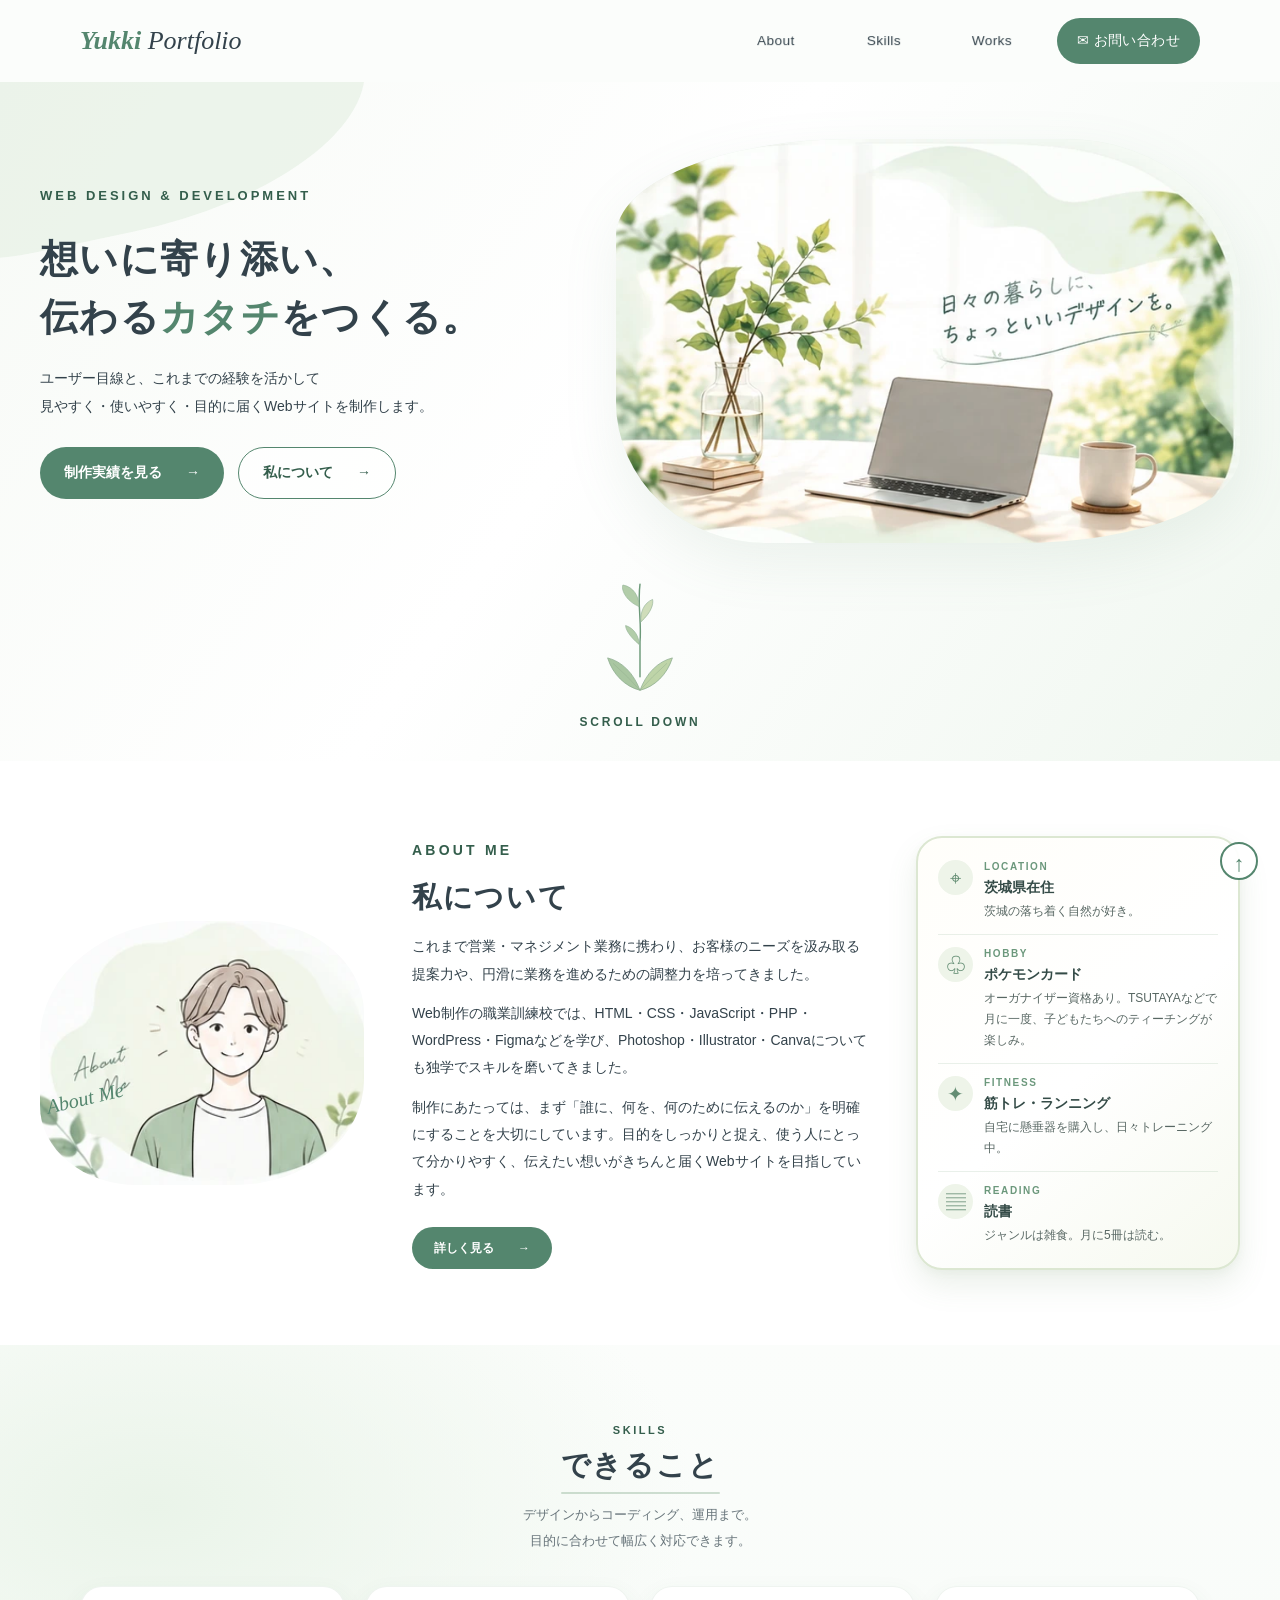
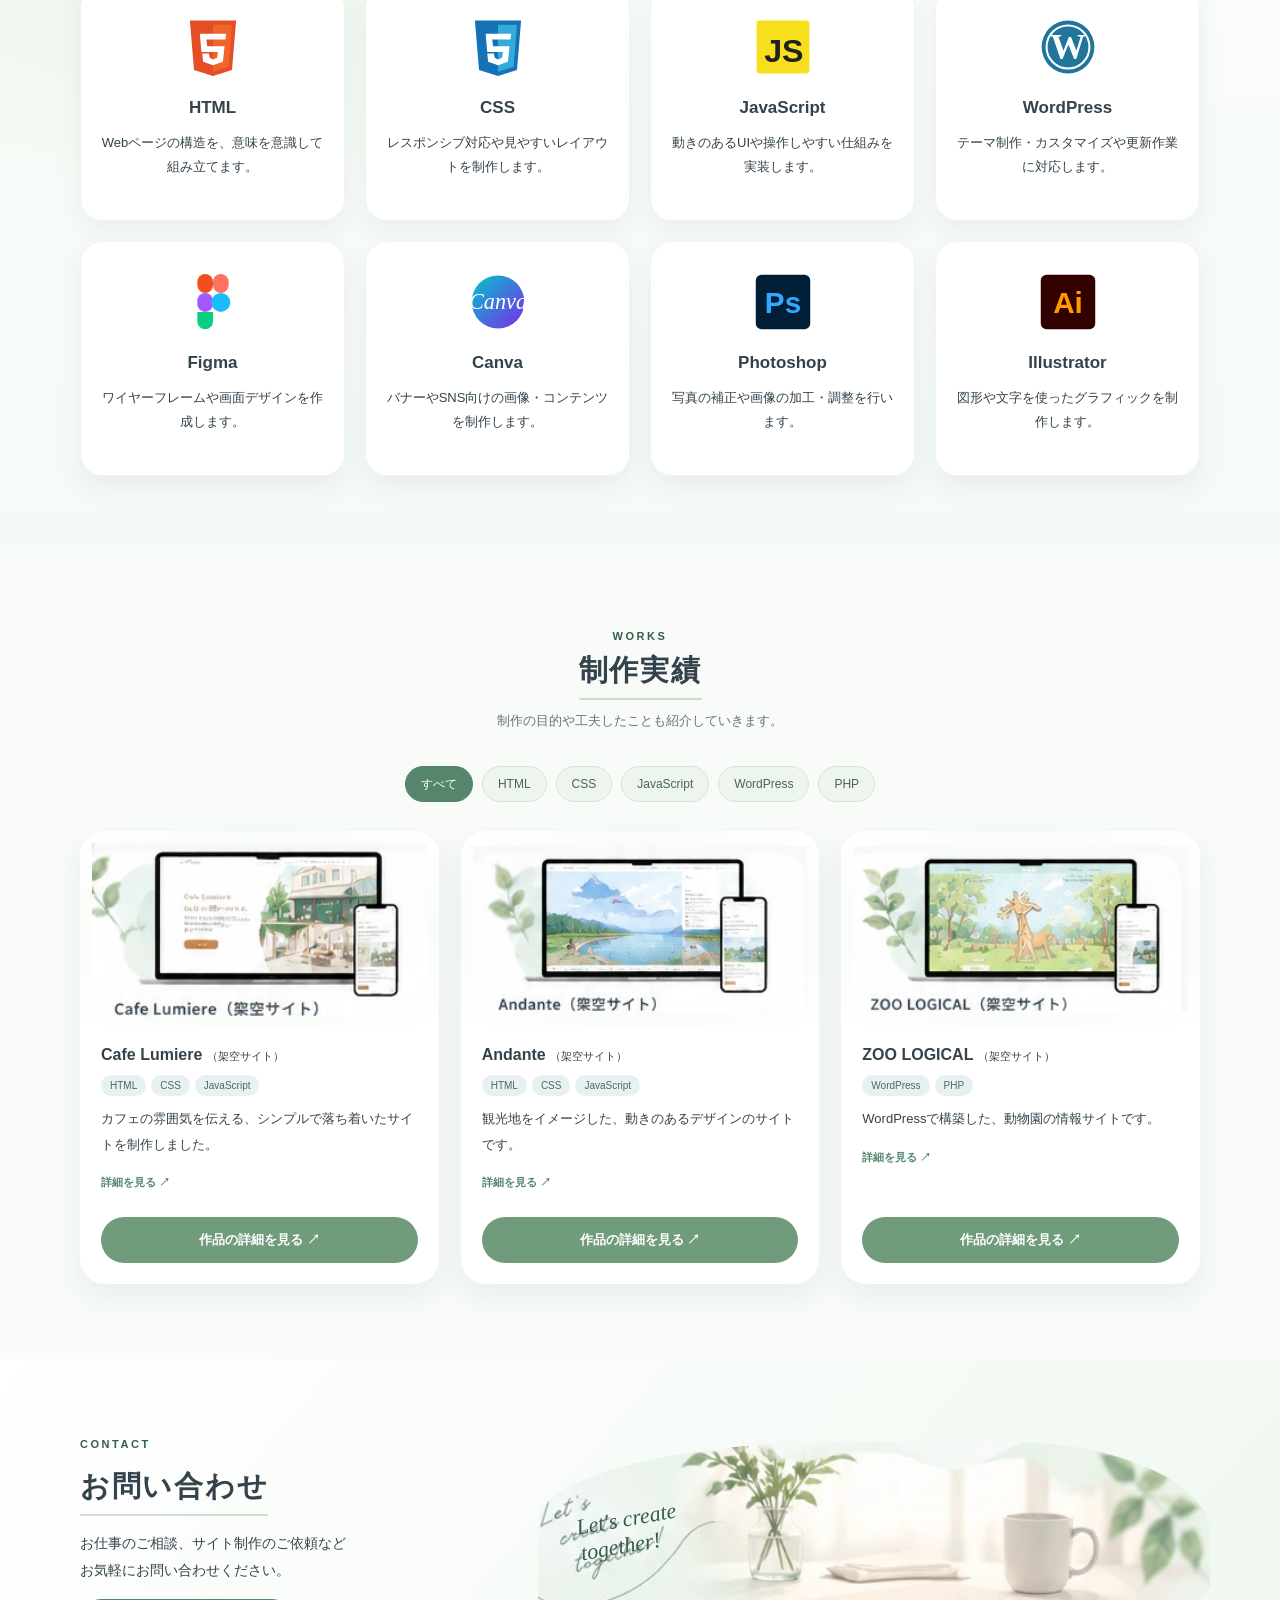
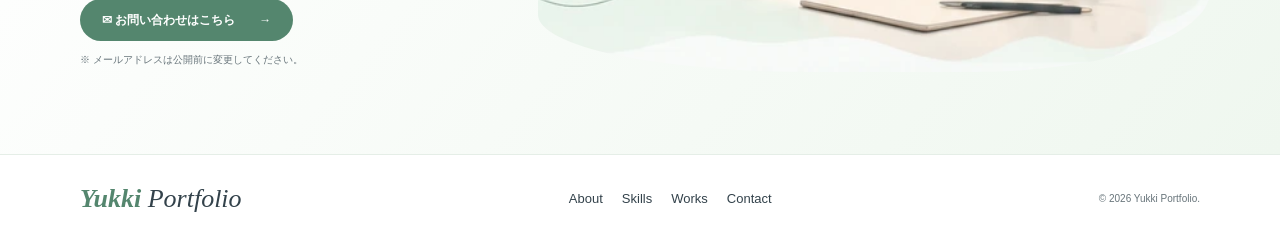
==== index.html @ df8c72d4 "Initial portfolio" ====
<!doctype html>
<html lang="ja">
<head>
  <meta charset="UTF-8">
  <meta name="viewport" content="width=device-width, initial-scale=1.0">
  <meta name="description" content="ユーザーの想いに寄り添い、伝わるWebサイトを制作するポートフォリオです。">
  <title>Yukki Portfolio | 想いに寄り添い、伝わるカタチをつくる。</title>
  <link rel="stylesheet" href="css/style.css">
  <script src="js/main.js" defer></script>
</head>
<body>
  <!-- 01 HEADER：サイトのロゴとナビゲーション -->
  <header class="site-header" id="top">
    <div class="container header-inner">
      <a class="logo" href="#top"><span>Yukki</span> Portfolio</a>
      <button class="menu-toggle" type="button" aria-label="メニューを開く" aria-expanded="false" aria-controls="global-nav">☰</button>
      <nav class="global-nav" id="global-nav" aria-label="メインナビゲーション">
        <!-- 英語の表面と、日本語の裏面を持つ回転メニュー -->
        <a class="rolling-link" href="#about" aria-label="私について"><span class="rolling-text"><span class="rolling-front">About</span><span class="rolling-back" aria-hidden="true">私について</span></span></a>
        <a class="rolling-link" href="#skills" aria-label="スキル"><span class="rolling-text"><span class="rolling-front">Skills</span><span class="rolling-back" aria-hidden="true">スキル</span></span></a>
        <a class="rolling-link" href="#works" aria-label="制作実績"><span class="rolling-text"><span class="rolling-front">Works</span><span class="rolling-back" aria-hidden="true">制作実績</span></span></a>
        <a class="nav-contact" href="#contact">✉ お問い合わせ</a>
      </nav>
    </div>
  </header>

  <main>
    <!-- 02 HERO：メインビジュアル。背景の葉の写真は参考画像から切り出した素材です。 -->
    <section class="hero" aria-labelledby="hero-title">
      <div class="hero-shape hero-shape-left"></div>
      <div class="container hero-inner">
        <div class="hero-copy">
          <p class="eyebrow">WEB DESIGN &amp; DEVELOPMENT</p>
          <h1 id="hero-title">想いに寄り添い、<br>伝わる<span>カタチ</span>をつくる。</h1>
          <p class="hero-description">ユーザー目線と、これまでの経験を活かして<br>見やすく・使いやすく・目的に届くWebサイトを制作します。</p>
          <div class="button-group"><a class="button button-primary" href="#works">制作実績を見る <span>→</span></a><a class="button button-outline" href="#about">私について <span>→</span></a></div>
        </div>
        <div class="hero-visual"><img src="assets/hero-scene.webp" alt="窓辺の植物とノートパソコン、右側に取っ手があるコーヒーカップ。手書きの日本語メッセージを添えた明るい作業風景" width="740" height="479"></div>
      </div>
      <!-- HERO：中央下の植物型スクロール矢印。葉の根元より下には線を描かない。 -->
      <a class="scroll-leaf" href="#about" aria-label="下へスクロールして私についてを見る">
        <svg class="scroll-leaf-picture" viewBox="0 0 100 150" width="90" height="135" aria-hidden="true" focusable="false">
          <!-- 上部の小さな葉っぱと、下へ伸びる茎 -->
          <path class="scroll-leaf-stem" d="M50 9 C47 32 52 52 50 73 L50 112" />
          <path class="scroll-leaf-small" d="M49 34 C33 27 29 14 31 10 C43 12 49 23 49 34 Z" />
          <path class="scroll-leaf-small light" d="M51 51 C63 40 65 31 64 26 C54 30 50 41 51 51 Z" />
          <path class="scroll-leaf-small" d="M49 76 C38 67 34 59 34 55 C44 58 49 68 49 76 Z" />
          <!-- 大きな葉っぱ2枚で下向きの「＼／」を作る。下への線は足さない -->
          <path class="scroll-leaf-arrow-left" d="M50 127 C34 123 20 110 14 91 C30 95 43 108 50 127 Z" />
          <path class="scroll-leaf-arrow-right" d="M50 127 C66 123 80 110 86 91 C70 95 57 108 50 127 Z" />
          <path class="scroll-leaf-vein" d="M20 97 Q37 112 50 127 M80 97 Q63 112 50 127" />
        </svg>
        <span class="scroll-leaf-label">SCROLL DOWN</span>
      </a>
    </section>

    <!-- 03 ABOUT ME：人物イラスト・紹介文・経歴カード -->
    <section class="section about" id="about" aria-labelledby="about-title">
      <div class="container about-grid">
        <div class="about-portrait"><img src="assets/about-illustration.webp" alt="親しみやすく穏やかな表情の人物イラスト" width="305" height="248"><span class="handwriting portrait-label">About Me</span></div>
        <div class="about-copy"><p class="section-kicker">ABOUT ME</p><h2 class="draw-title" id="about-title">私について</h2><div class="small-line"></div><p>これまで営業・マネジメント業務に携わり、お客様のニーズを汲み取る提案力や、円滑に業務を進めるための調整力を培ってきました。</p><p>Web制作の職業訓練校では、HTML・CSS・JavaScript・PHP・WordPress・Figmaなどを学び、Photoshop・Illustrator・Canvaについても独学でスキルを磨いてきました。</p><p>制作にあたっては、まず「誰に、何を、何のために伝えるのか」を明確にすることを大切にしています。目的をしっかりと捉え、使う人にとって分かりやすく、伝えたい想いがきちんと届くWebサイトを目指しています。</p><a class="button button-primary button-small" href="#contact">詳しく見る <span>→</span></a></div>
        <div class="about-facts" aria-label="趣味とプロフィール">
          <ul class="about-profile-list">
            <li><span class="profile-icon" aria-hidden="true">⌖</span><div class="profile-detail"><span class="profile-label">LOCATION</span><strong>茨城県在住</strong><p>茨城の落ち着く自然が好き。</p></div></li>
            <li><span class="profile-icon" aria-hidden="true">♧</span><div class="profile-detail"><span class="profile-label">HOBBY</span><strong>ポケモンカード</strong><p>オーガナイザー資格あり。TSUTAYAなどで月に一度、子どもたちへのティーチングが楽しみ。</p></div></li>
            <li><span class="profile-icon" aria-hidden="true">✦</span><div class="profile-detail"><span class="profile-label">FITNESS</span><strong>筋トレ・ランニング</strong><p>自宅に懸垂器を購入し、日々トレーニング中。</p></div></li>
            <li><span class="profile-icon" aria-hidden="true">▤</span><div class="profile-detail"><span class="profile-label">READING</span><strong>読書</strong><p>ジャンルは雑食。月に5冊は読む。</p></div></li>
          </ul>
        </div>
      </div>
    </section>

    <!-- 04 SKILLS：ツールごとのカラーアイコンで紹介（Ver.29） -->
    <section class="section skills" id="skills" aria-labelledby="skills-title">
      <div class="container">
        <div class="section-heading"><p class="section-kicker">SKILLS</p><h2 class="draw-title" id="skills-title">できること</h2><p>デザインからコーディング、運用まで。<br>目的に合わせて幅広く対応できます。</p></div>
        <div class="skill-grid skill-grid--individual">
          <article class="skill-card skill-card--individual">
            <img class="skill-brand-logo" src="assets/skill-html.svg" alt="" width="64" height="64" loading="lazy">
            <h3>HTML</h3>
            <p>Webページの構造を、意味を意識して組み立てます。</p>
          </article>
          <article class="skill-card skill-card--individual">
            <img class="skill-brand-logo" src="assets/skill-css.svg" alt="" width="64" height="64" loading="lazy">
            <h3>CSS</h3>
            <p>レスポンシブ対応や見やすいレイアウトを制作します。</p>
          </article>
          <article class="skill-card skill-card--individual">
            <img class="skill-brand-logo" src="assets/skill-javascript.svg" alt="" width="64" height="64" loading="lazy">
            <h3>JavaScript</h3>
            <p>動きのあるUIや操作しやすい仕組みを実装します。</p>
          </article>
          <article class="skill-card skill-card--individual">
            <img class="skill-brand-logo" src="assets/skill-wordpress.svg" alt="" width="64" height="64" loading="lazy">
            <h3>WordPress</h3>
            <p>テーマ制作・カスタマイズや更新作業に対応します。</p>
          </article>
          <article class="skill-card skill-card--individual">
            <img class="skill-brand-logo" src="assets/skill-figma.svg" alt="" width="64" height="64" loading="lazy">
            <h3>Figma</h3>
            <p>ワイヤーフレームや画面デザインを作成します。</p>
          </article>
          <article class="skill-card skill-card--individual">
            <img class="skill-brand-logo" src="assets/skill-canva.svg" alt="" width="64" height="64" loading="lazy">
            <h3>Canva</h3>
            <p>バナーやSNS向けの画像・コンテンツを制作します。</p>
          </article>
          <article class="skill-card skill-card--individual">
            <img class="skill-brand-logo" src="assets/skill-photoshop.svg" alt="" width="64" height="64" loading="lazy">
            <h3>Photoshop</h3>
            <p>写真の補正や画像の加工・調整を行います。</p>
          </article>
          <article class="skill-card skill-card--individual">
            <img class="skill-brand-logo" src="assets/skill-illustrator.svg" alt="" width="64" height="64" loading="lazy">
            <h3>Illustrator</h3>
            <p>図形や文字を使ったグラフィックを制作します。</p>
          </article>
        </div>
      </div>
    </section>

    <!-- 05 WORKS：ボタンでタグ別に作品を絞り込みます。 -->
    <section class="section works" id="works" aria-labelledby="works-title">
      <div class="container"><div class="section-heading"><p class="section-kicker">WORKS</p><h2 class="draw-title" id="works-title">制作実績</h2><p>制作の目的や工夫したことも紹介していきます。</p></div>
        <div class="filters" role="group" aria-label="制作実績の絞り込み"><button class="filter is-active" data-filter="all" aria-pressed="true">すべて</button><button class="filter" data-filter="HTML" aria-pressed="false">HTML</button><button class="filter" data-filter="CSS" aria-pressed="false">CSS</button><button class="filter" data-filter="JavaScript" aria-pressed="false">JavaScript</button><button class="filter" data-filter="WordPress" aria-pressed="false">WordPress</button><button class="filter" data-filter="PHP" aria-pressed="false">PHP</button></div>
        <div class="work-grid">
          <article class="work-card" role="button" tabindex="0" data-work="0" data-tags="HTML CSS JavaScript"><div class="work-image"><img src="assets/work-cafe.webp" alt="Cafe Lumiereのパソコン・スマートフォン表示" loading="lazy" width="281" height="146"></div><div class="work-body"><h3>Cafe Lumiere <small>（架空サイト）</small></h3><div class="tags"><span>HTML</span><span>CSS</span><span>JavaScript</span></div><p>カフェの雰囲気を伝える、シンプルで落ち着いたサイトを制作しました。</p><span class="work-link-note">詳細を見る ↗</span></div><button type="button" class="work-open" data-work-open="0" aria-label="Cafe Lumiereの制作実績を詳しく見る">作品の詳細を見る <span aria-hidden="true">↗</span></button></article>
          <article class="work-card" role="button" tabindex="0" data-work="1" data-tags="HTML CSS JavaScript"><div class="work-image"><img src="assets/work-andante.webp" alt="Andanteのパソコン・スマートフォン表示" loading="lazy" width="296" height="146"></div><div class="work-body"><h3>Andante <small>（架空サイト）</small></h3><div class="tags"><span>HTML</span><span>CSS</span><span>JavaScript</span></div><p>観光地をイメージした、動きのあるデザインのサイトです。</p><span class="work-link-note">詳細を見る ↗</span></div><button type="button" class="work-open" data-work-open="1" aria-label="Andanteの制作実績を詳しく見る">作品の詳細を見る <span aria-hidden="true">↗</span></button></article>
          <article class="work-card" role="button" tabindex="0" data-work="2" data-tags="WordPress PHP"><div class="work-image"><img src="assets/work-zoo.webp" alt="ZOO LOGICALのパソコン・スマートフォン表示" loading="lazy" width="293" height="146"></div><div class="work-body"><h3>ZOO LOGICAL <small>（架空サイト）</small></h3><div class="tags"><span>WordPress</span><span>PHP</span></div><p>WordPressで構築した、動物園の情報サイトです。</p><span class="work-link-note">詳細を見る ↗</span></div><button type="button" class="work-open" data-work-open="2" aria-label="ZOO LOGICALの制作実績を詳しく見る">作品の詳細を見る <span aria-hidden="true">↗</span></button></article>
        </div><p class="no-results" hidden>該当する制作実績はありません。</p>
      </div>
    </section>

    <!-- 06 CONTACT：独立したお問い合わせセクション -->
    <section class="section contact" id="contact" aria-labelledby="contact-title"><div class="container contact-grid"><div><p class="section-kicker">CONTACT</p><h2 class="draw-title" id="contact-title">お問い合わせ</h2><p>お仕事のご相談、サイト制作のご依頼など<br>お気軽にお問い合わせください。</p><a class="button button-primary" href="mailto:hello@example.com?subject=ポートフォリオからのお問い合わせ">✉ お問い合わせはこちら <span>→</span></a><p class="contact-note">※ メールアドレスは公開前に変更してください。</p></div><div class="contact-art"><img src="assets/footer-scene.webp" alt="緑の植物とノート、コーヒーカップのある明るい机" loading="lazy" width="599" height="180"><span class="handwriting">Let's create<br>together!</span></div></div></section>
  </main>

  <!-- 07 FOOTER：ロゴ・メニュー・著作権表示 -->
  <footer class="site-footer"><div class="container footer-inner"><a class="logo" href="#top"><span>Yukki</span> Portfolio</a><nav aria-label="フッターナビゲーション"><a href="#about">About</a><a href="#skills">Skills</a><a href="#works">Works</a><a href="#contact">Contact</a></nav><small>© 2026 Yukki Portfolio.</small></div></footer>
  <a class="back-to-top" href="#top" aria-label="ページの先頭へ戻る">↑</a>

  <!-- Ver.30：Works詳細モーダル。画像はあとから作品ごとに3〜5枚まで追加可能。 -->
  <div class="work-modal" id="work-modal" hidden>
    <div class="work-modal-backdrop" data-close-work></div>
    <section class="work-modal-dialog" role="dialog" aria-modal="true" aria-labelledby="work-modal-title" tabindex="-1">
      <button class="work-modal-close" type="button" data-close-work aria-label="詳細を閉じる">×</button>
      <p class="work-modal-kicker">WORKS DETAIL</p>
      <h2 id="work-modal-title"></h2>
      <div class="work-slide">
        <button type="button" class="work-slide-arrow" id="work-slide-prev" aria-label="前の画像">‹</button>
        <div class="work-slide-frame" id="work-slide-frame" aria-live="polite"></div>
        <button type="button" class="work-slide-arrow" id="work-slide-next" aria-label="次の画像">›</button>
      </div>
      <div class="work-slide-controls"><span id="work-slide-caption"></span><span id="work-slide-count"></span></div>
      <div class="work-slide-dots" id="work-slide-dots" aria-label="画像を選択"></div>
      <div class="work-modal-info"><h3>作品について</h3><p id="work-modal-description"></p><h3>使用技術</h3><p id="work-modal-tech"></p><h3>制作のポイント</h3><p class="work-modal-placeholder">制作目的・担当範囲・工夫した点は、あとからここに追加できます。</p></div>
    </section>
  </div>
  <!-- Ver.18: 葉っぱを押したときだけ現れる植物のページガイド -->
  <aside class="auto-guide" id="auto-guide" hidden aria-label="ページ案内">
    <div class="auto-guide-top">
      <span class="auto-guide-brand"><span aria-hidden="true">❧</span> PAGE GUIDE</span>
      <span class="auto-guide-status" id="auto-guide-status">移動中</span>
    </div>
    <!-- 小さな芽がセクションごとに成長する飾り。ボタンの操作は妨げません -->
    <div class="guide-plant" data-stage="1" aria-hidden="true">
      <svg viewBox="0 0 88 66" width="88" height="66" focusable="false">
        <ellipse class="plant-soil" cx="44" cy="61" rx="24" ry="4" fill="#e7dfc7"/>
        <path class="plant-stem" d="M44 60 Q42 42 44 18" fill="none" stroke="#7a9d69" stroke-width="3.4" stroke-linecap="round"/>
        <path class="plant-leaf plant-leaf-left" d="M44 45 Q21 48 23 31 Q38 29 44 45" fill="#9fbe87"/>
        <path class="plant-leaf plant-leaf-right" d="M44 36 Q66 38 65 21 Q49 22 44 36" fill="#82ab78"/>
        <path class="plant-leaf plant-leaf-top" d="M44 26 Q28 18 36 8 Q47 13 44 26" fill="#a8c891"/>
        <g class="plant-flower" transform="translate(44 13)">
          <circle cx="0" cy="-7" r="6" fill="#fff9e9"/>
          <circle cx="7" cy="-1" r="6" fill="#fff9e9"/>
          <circle cx="4" cy="7" r="6" fill="#fff9e9"/>
          <circle cx="-5" cy="6" r="6" fill="#fff9e9"/>
          <circle cx="-7" cy="-2" r="6" fill="#fff9e9"/>
          <circle cx="0" cy="0" r="4.2" fill="#eacb76"/>
        </g>
      </svg>
    </div>
    <p class="auto-guide-current" id="auto-guide-current">About Me</p>
    <p class="auto-guide-next" id="auto-guide-next">次は Skills</p>
    <div class="auto-guide-actions">
      <button type="button" class="auto-guide-button auto-guide-back" id="auto-guide-back">↑ 戻る</button>
      <button type="button" class="auto-guide-button auto-guide-forward" id="auto-guide-forward">次へ ↓</button>
    </div>
    <p class="auto-guide-hint">操作しなければ自動で次へ進みます</p>
  </aside>
</body>
</html>
---- css/style.css ----
/* =========================================================
  Yukki Portfolio - style.css
  セクションごとにCSSを分けています。上から順番に読めます。
  色を変えたいときは、まず :root の変数を変更してください。
========================================================= */
:root { --green:#54866e; --green-dark:#345e4c; --green-light:#e7f2e8; --ink:#33424b; --muted:#67747a; --paper:#fbfdfb; --shadow:0 12px 30px rgba(52,86,68,.08); }
* {box-sizing:border-box} html {scroll-behavior:smooth} body {margin:0;color:var(--ink);font-family:"Noto Sans JP","Hiragino Kaku Gothic ProN","Yu Gothic",sans-serif;background:var(--paper);line-height:1.85;font-size:14px} a{color:inherit;text-decoration:none} button{font:inherit} img{display:block;max-width:100%;height:auto} .container{width:min(1120px,calc(100% - 64px));margin:auto} .section{padding:75px 0;position:relative} .section-kicker,.eyebrow{letter-spacing:.23em;font-size:11px;font-weight:700;color:var(--green-dark)} h1,h2,h3,p{margin-top:0} h2{font-size:29px;letter-spacing:.06em;margin-bottom:15px;line-height:1.4} h3{font-size:17px;line-height:1.5} p{line-height:1.95} .handwriting,.logo{font-family:"Segoe Print","Comic Sans MS",cursive;font-style:italic}
/* 01 HEADER */
.site-header{height:74px;position:relative;z-index:5;background:rgba(251,253,251,.94)} .header-inner{height:100%;display:flex;align-items:center;justify-content:space-between} .logo{font-size:22px;color:var(--ink);white-space:nowrap}.logo span{color:var(--green);font-weight:700}.global-nav{display:flex;align-items:center;gap:30px;font-size:12px;letter-spacing:.07em}.global-nav>a:not(.nav-contact):hover{color:var(--green)}.nav-contact{background:var(--green);color:white;padding:8px 18px;border-radius:40px}.menu-toggle{display:none}
/* 02 HERO */
.hero{position:relative;overflow:hidden;background:linear-gradient(125deg,#f7faf6,#fff 47%,#f0f7f0);padding:24px 0 36px}.hero::before{content:"";position:absolute;width:500px;height:230px;left:-130px;top:-80px;background:#e7f1e6;border-radius:40% 60% 65% 35%;opacity:.7;transform:rotate(-12deg)}.hero-inner{min-height:470px;display:grid;grid-template-columns:45% 55%;align-items:center;gap:8px;position:relative}.hero-copy{position:relative;z-index:2}.eyebrow{margin-bottom:22px}.hero h1{font-size:clamp(30px,3.3vw,47px);line-height:1.55;letter-spacing:.06em;font-weight:700;margin-bottom:19px;white-space:nowrap}.hero h1 span{color:var(--green)}.hero-description{font-size:13px;margin-bottom:27px}.button-group{display:flex;gap:14px;flex-wrap:wrap}.button{display:inline-flex;align-items:center;justify-content:center;gap:24px;border-radius:40px;padding:10px 22px;font-weight:700;font-size:12px;transition:transform .2s,background .2s}.button:hover{transform:translateY(-2px)}.button-primary{background:var(--green);color:#fff}.button-primary:hover{background:var(--green-dark)}.button-outline{border:1px solid var(--green);color:var(--green-dark);background:#fff9}.button-small{margin-top:12px}.scroll-cue{font-size:10px;letter-spacing:.15em;margin-top:42px}.scroll-cue span{display:block;height:37px;width:1px;background:var(--green);margin:6px 0 0 13px}.hero-visual{position:relative;border-radius:38% 28% 35% 24% / 24% 37% 22% 35%;overflow:hidden;box-shadow:0 20px 55px #7397821c;background:#e9f3e9}.hero-visual img{width:100%;height:430px;object-fit:cover;object-position:center}.hero-handwriting{position:absolute;top:26%;right:7%;font-size:21px;line-height:1.2;color:var(--green-dark);transform:rotate(-10deg);text-shadow:0 1px 8px white}
/* 03 ABOUT */
.about{background:#fff}.about-grid{display:grid;grid-template-columns:29% 36% 31%;align-items:center;gap:2%}.about-portrait{position:relative}.about-portrait img{width:100%;border-radius:45% 35% 40% 30%;mix-blend-mode:multiply}.portrait-label{position:absolute;left:2%;top:60%;font-size:20px;color:var(--green);transform:rotate(-13deg)}.about-copy p{font-size:13px;margin-bottom:12px}.about-copy h2{margin-bottom:7px}.small-line{width:35px;height:2px;background:var(--green);margin-bottom:19px}.about-facts{background:white;border-radius:22px;box-shadow:var(--shadow);padding:22px 20px}.about-facts ul{list-style:none;padding:0;margin:0}.about-facts li{display:flex;align-items:center;gap:12px;margin:14px 0;font-size:12px}.about-facts li span{font-size:19px;color:var(--green);width:25px;text-align:center}
/* 04 SKILLS */
.skills{background:radial-gradient(ellipse at 12% 20%,#eaf4e9 0,transparent 34%),linear-gradient(#fbfdfb,#f5faf6)}.section-heading{text-align:center;margin-bottom:33px}.section-heading .section-kicker{margin-bottom:3px}.section-heading h2{margin-bottom:8px}.section-heading>p:last-child{font-size:12px;color:var(--muted)}.skill-grid{display:grid;grid-template-columns:repeat(4,1fr);gap:18px}.skill-card{background:rgba(255,255,255,.9);padding:27px 16px 22px;border-radius:25px;text-align:center;box-shadow:var(--shadow);min-height:260px}.skill-icon{display:grid;place-items:center;width:76px;height:76px;margin:0 auto 15px;background:#e9f3ec;border-radius:45% 55% 50% 40%;font-size:38px;color:var(--green-dark)}.skill-card h3{font-size:15px;margin-bottom:10px}.tags{display:flex;gap:5px;flex-wrap:wrap;justify-content:center}.tags span{background:#e8f1f1;color:#50666c;padding:1px 9px;border-radius:20px;font-size:10px;line-height:1.9}.skill-card p{font-size:12px;margin:15px 0 0}
/* 05 WORKS */
.works{background:#f8fbf8}.filters{display:flex;justify-content:center;flex-wrap:wrap;gap:9px;margin-bottom:29px}.filter{cursor:pointer;border:1px solid #d5e6d9;border-radius:30px;background:#edf5ee;padding:6px 15px;color:#496458;font-size:12px}.filter:hover,.filter.is-active{background:var(--green);color:white;border-color:var(--green)}.work-grid{display:grid;grid-template-columns:repeat(3,1fr);gap:22px}.work-card{background:#fff;border-radius:25px;box-shadow:var(--shadow);overflow:hidden;transition:transform .2s}.work-card:hover{transform:translateY(-4px)}.work-card[hidden]{display:none}.work-image{height:195px;display:grid;place-items:center;background:radial-gradient(ellipse,#f1f7f1,#fff);padding:12px}.work-image img{width:100%;height:100%;object-fit:contain}.work-body{padding:17px 21px 22px}.work-body h3{font-size:16px;margin-bottom:8px}.work-body h3 small{font-size:11px;font-weight:400}.work-body .tags{justify-content:flex-start}.work-body p{font-size:12px;margin:10px 0}.work-link-note{font-size:11px;color:var(--green);font-weight:700}.no-results{text-align:center;color:var(--muted)}
/* 06 CONTACT */
.contact{background:linear-gradient(130deg,#fff,#eff7ef)}.contact-grid{display:grid;grid-template-columns:40% 60%;align-items:center;gap:10px}.contact-grid>div:first-child{position:relative;z-index:1}.contact h2{margin-bottom:14px}.contact p:not(.section-kicker){font-size:13px}.contact-art{height:230px;overflow:hidden;position:relative;border-radius:45% 30% 35% 40% / 35% 40% 35% 25%}.contact-art img{width:100%;height:100%;object-fit:cover}.contact-art .handwriting{position:absolute;top:28%;left:6%;color:var(--green-dark);font-size:22px;line-height:1.2;transform:rotate(-10deg);text-shadow:0 1px 8px #fff}.contact-note{color:var(--muted);font-size:10px!important;margin-top:9px}
/* 07 FOOTER */
.site-footer{background:#fff;border-top:1px solid #e5eee7}.footer-inner{min-height:88px;display:flex;align-items:center;justify-content:space-between;gap:20px}.footer-inner nav{display:flex;gap:19px;font-size:12px}.footer-inner small{font-size:10px;color:var(--muted)}.back-to-top{position:fixed;right:22px;bottom:20px;z-index:10;display:grid;place-items:center;width:38px;height:38px;border:2px solid var(--green);border-radius:50%;background:#fffe;color:var(--green);font-size:22px;font-weight:700}
/* =========================================================
  01 HEADER / 02 HERO の調整（Ver.3）
  変更対象はこの2セクションだけです。
========================================================= */
/* ヘッダーの文字を大きく、少しゆったり配置 */
.site-header { height: 82px; }
.logo { font-size: 26px; }
.global-nav { gap: 22px; font-size: 15px; letter-spacing: .03em; }
.nav-contact { padding: 10px 20px; font-size: 14px; }

/* 文字が縦方向にくるりと回転するナビゲーション。
   通常は英語、マウスを重ねると日本語を表示します。 */
.rolling-link {
  display: block;
  height: 42px;
  min-width: 86px;
  perspective: 500px;
  text-align: center;
}
.rolling-text {
  display: block;
  position: relative;
  height: 42px;
  transform-style: preserve-3d;
  transition: transform .45s ease;
  transform-origin: center center;
}
.rolling-front, .rolling-back {
  position: absolute;
  inset: 0;
  display: grid;
  place-items: center;
  backface-visibility: hidden;
  transform: translateZ(21px);
}
.rolling-back {
  /* 回転後は背景を付けず、文字色と細い下線だけで表現 */
  color: var(--green-dark);
  background: transparent;
  border-radius: 0;
  text-decoration: underline;
  text-decoration-color: var(--green);
  text-decoration-thickness: 1px;
  text-underline-offset: 7px;
  transform: rotateX(-90deg) translateZ(21px);
}
.rolling-link:hover .rolling-text,
.rolling-link:focus-visible .rolling-text {
  transform: rotateX(90deg);
}
.rolling-link:focus-visible { outline: 2px solid var(--green); outline-offset: 4px; border-radius: 6px; }

/* HERO：文字の読みやすさを上げる */
.hero h1 { font-size: clamp(38px, 3.65vw, 56px); line-height: 1.48; }
.hero-description { font-size: 16px; line-height: 2; }
.eyebrow { font-size: 13px; }
.hero .button { font-size: 14px; padding: 12px 24px; }

/* スマートフォン対応：画面幅が狭い場合だけ適用 */
@media(max-width:900px){.hero-inner{grid-template-columns:1fr 1fr}.hero h1{font-size:30px}.about-grid{grid-template-columns:35% 63%;gap:2%}.about-facts{grid-column:1/-1}.about-facts ul{display:grid;grid-template-columns:1fr 1fr}.skill-grid{grid-template-columns:repeat(2,1fr)}.work-grid{gap:12px}.work-body{padding:15px}}
@media(max-width:650px){.container{width:min(100% - 34px,520px)}.section{padding:58px 0}.site-header{height:64px}.logo{font-size:19px}.menu-toggle{display:block;border:0;background:transparent;color:var(--green-dark);font-size:25px;cursor:pointer}.global-nav{display:none;position:absolute;top:64px;left:0;right:0;background:white;box-shadow:var(--shadow);padding:22px;flex-direction:column;gap:17px}.global-nav.is-open{display:flex}.hero{padding:35px 0 45px}.hero-inner{grid-template-columns:1fr;gap:22px}.hero h1{font-size:clamp(26px,7vw,36px);white-space:normal}.hero-visual img{height:270px}.hero-handwriting{font-size:16px}.scroll-cue{display:none}.about-grid{grid-template-columns:1fr}.about-portrait{width:min(260px,80%);margin:auto}.about-copy{margin-top:12px}.about-facts{grid-column:auto;margin-top:18px}.about-facts ul{grid-template-columns:1fr}.skill-grid{grid-template-columns:1fr 1fr;gap:11px}.skill-card{padding:19px 10px;min-height:250px}.skill-card h3{font-size:13px}.skill-card p{font-size:11px}.skill-icon{width:58px;height:58px;font-size:30px}.work-grid{grid-template-columns:1fr;gap:22px}.work-image{height:205px}.contact-grid{grid-template-columns:1fr}.contact-art{height:200px}.footer-inner{flex-direction:column;padding:23px 0;gap:13px}.footer-inner nav{gap:12px}}
@media(prefers-reduced-motion:reduce){html{scroll-behavior:auto}*{transition:none!important}}

/* モバイルメニューでは回転させず日本語を常時表示 */
@media (max-width:650px) {
  .site-header { height: 64px; }
  .logo { font-size: 21px; }
  .global-nav { top: 64px; font-size: 16px; }
  .rolling-link { height: auto; min-width: 0; width: 100%; perspective: none; }
  .rolling-text { height: auto; transform: none !important; transition: none; }
  .rolling-front { display: none; }
  .rolling-back { position: static; transform: none; background: transparent; padding: 6px; }
  .hero h1 { font-size: clamp(30px, 7vw, 40px); white-space: normal; }
  .hero-description { font-size: 14px; }
  .eyebrow { font-size: 11px; }
}
@media (prefers-reduced-motion:reduce) {
  .rolling-text { transform: none !important; }
  .rolling-back { display: none; }
}
@media (max-width:650px) and (prefers-reduced-motion:reduce) {
  .rolling-back { display: grid; }
}

/* ===== HEROのスクロール案内（Ver.7） =====
   このブロックだけを変更。植物の根元を2枚の葉で下矢印に見せます。
   SVGの最後の座標は y=127。そこから下へ伸びる線はありません。 */
.hero { padding-bottom: 28px; }
.scroll-leaf {
  /* HEROの通常の配置に戻し、左右の余白を均等にする */
  position: relative;
  z-index: 3;
  width: max-content;
  margin: 0 auto;
  left: auto;
  bottom: auto;
  transform: none;
  display: flex;
  flex-direction: column;
  align-items: center;
  gap: 0;
  color: var(--green-dark);
  text-decoration: none;
}
.scroll-leaf-picture {
  display: block;
  width: 90px;
  height: 135px;
  overflow: visible;
  transform-origin: 50% 100%;
  animation: plant-breeze 5s ease-in-out infinite;
}
.scroll-leaf-stem {
  fill: none;
  stroke: #6c9979;
  stroke-width: 1.6;
  stroke-linecap: round;
}
.scroll-leaf-small { fill: #b2cda9; stroke: #91b294; stroke-width: .7; }
.scroll-leaf-small.light { fill: #cfddba; }
.scroll-leaf-arrow-left { fill: #a9c6a1; stroke: #88a98b; stroke-width: .8; }
.scroll-leaf-arrow-right { fill: #bed4a8; stroke: #88a98b; stroke-width: .8; }
.scroll-leaf-vein { fill: none; stroke: #91ad8c; stroke-width: .75; opacity: .65; }
.scroll-leaf-label {
  font-size: 12px;
  font-weight: 700;
  letter-spacing: .23em;
  white-space: nowrap;
}
@keyframes plant-breeze {
  0%, 100% { transform: rotate(-1.5deg) translateY(0); }
  50% { transform: rotate(1.5deg) translateY(4px); }
}
@media (max-width: 650px) {
  .hero { padding-bottom: 45px; }
  .scroll-leaf { display: none; }
}
@media (prefers-reduced-motion: reduce) {
  .scroll-leaf-picture { animation: none; }
}

/* Ver.13: HERO写真は予想図の縦横比を維持して表示する。
   画像に手書き文字が含まれるため、HTMLでの文字重ねはしない。 */
.hero-visual img {
  height: auto;
  aspect-ratio: 740 / 479;
  object-fit: contain;
}
@media (max-width: 650px) {
  .hero-visual img { height: auto; }
}

/* =========================================================
   Ver.14 - HEROとABOUTの横方向の余白調整
   参照画像に合わせて「文章と写真」「紹介文と情報カード」を離す。
   既存の画像、テキスト、ボタン、アニメーションは変更しません。
========================================================= */
@media (min-width: 901px) {
  /* この2セクションのみ広いキャンバスを使う */
  .hero-inner,
  .about-grid {
    width: min(1280px, calc(100% - 80px));
  }

  /* HERO：見出しが写真に重ならないよう、5%の明確な余白 */
  .hero-inner {
    grid-template-columns: minmax(0, 43%) minmax(0, 52%);
    gap: 5%;
  }
  .hero-copy { min-width: 0; }
  .hero h1 {
    font-size: clamp(34px, 3vw, 46px);
    line-height: 1.5;
    white-space: normal;
    letter-spacing: .035em;
    overflow-wrap: anywhere;
  }
  .hero-visual { min-width: 0; }

  /* ABOUT：自己紹介の文章幅を確保し、右側のカードと距離を取る */
  .about-grid {
    grid-template-columns: minmax(0, 28%) minmax(0, 40%) minmax(0, 26%);
    gap: 3%;
  }
  .about-copy,
  .about-facts { min-width: 0; }
}
@media (min-width: 651px) and (max-width: 900px) {
  /* タブレットはHEROを上下に配置し、重なりを回避 */
  .hero-inner {
    grid-template-columns: 1fr;
    gap: 32px;
  }
  .hero h1 { white-space: normal; }
  .hero-visual { width: min(100%, 650px); margin: 0 auto; }
  .about-grid { grid-template-columns: minmax(0, 34%) minmax(0, 62%); gap: 4%; }
  .about-facts { grid-column: 1 / -1; }
}

/* ============================================================
   Ver.17：右下のページガイド（カウントダウンなし）
============================================================ */
.auto-guide[hidden] { display: none !important; }
.auto-guide {
  position: fixed;
  z-index: 100;
  right: max(20px, env(safe-area-inset-right));
  bottom: max(20px, env(safe-area-inset-bottom));
  width: 246px;
  box-sizing: border-box;
  padding: 15px 17px 13px;
  border: 1px solid rgba(104, 150, 118, .23);
  border-radius: 17px;
  background: rgba(255, 255, 251, .96);
  box-shadow: 0 8px 28px rgba(47, 86, 61, .13);
  color: #3e5948;
  font-family: inherit;
  backdrop-filter: blur(10px);
  -webkit-backdrop-filter: blur(10px);
}
.auto-guide-top { display: flex; justify-content: space-between; align-items: center; gap: 8px; }
.auto-guide-brand { font-size: 10px; font-weight: 700; letter-spacing: .12em; white-space: nowrap; }
.auto-guide-brand span { font-size: 16px; color: #78a389; vertical-align: -1px; }
.auto-guide-status { font-size: 10px; color: #5d8d6f; background: #eaf4e9; padding: 4px 7px; border-radius: 20px; white-space: nowrap; }
.auto-guide-current { margin: 12px 0 5px; font-size: 17px; font-weight: 700; line-height: 1.25; }
.auto-guide-next { margin: 0 0 12px; font-size: 11px; color: #637b69; }
.auto-guide-actions { display: grid; grid-template-columns: 1fr 1fr; gap: 8px; }
.auto-guide-button {
  min-height: 38px;
  padding: 8px 6px;
  border: 1px solid #aac8af;
  border-radius: 9px;
  background: #fff;
  color: #52765e;
  font: inherit;
  font-size: 12px;
  font-weight: 700;
  cursor: pointer;
  transition: background .2s ease, border-color .2s ease;
}
.auto-guide-forward { background: #719c7c; color: #fff; border-color: #719c7c; }
.auto-guide-button:hover:not(:disabled) { background: #eaf4e9; color: #52765e; }
.auto-guide-button:focus-visible { outline: 3px solid #315f40; outline-offset: 2px; }
.auto-guide-button:disabled { opacity: .4; cursor: not-allowed; }
.auto-guide-hint { margin: 10px 0 0; font-size: 10px; line-height: 1.5; color: #849789; }
@media (max-width: 650px) {
  .auto-guide { width: min(220px, calc(100vw - 24px)); right: 12px; bottom: max(12px, env(safe-area-inset-bottom)); padding: 12px 14px; }
  .auto-guide-hint { font-size: 9px; }
}

/* ============================================================
   Ver.18：やさしい植物のPAGE GUIDE
   セクションが進むと「芽 → 葉 → 花」に成長する。
   ガイド機能のレイアウトとJSの移動時間はVer.17を維持。
============================================================ */
.auto-guide {
  border: 1px solid #c5d8b8;
  border-radius: 20px;
  background: rgba(255, 253, 246, .97);
  box-shadow: 0 8px 25px rgba(80, 106, 69, .12), inset 0 0 0 3px rgba(243, 248, 232, .75);
}
.auto-guide::before {
  content: "";
  position: absolute;
  pointer-events: none;
  inset: 5px;
  border: 1px solid rgba(171, 196, 155, .25);
  border-radius: 15px;
}
.auto-guide-top, .auto-guide-current, .auto-guide-next,
.auto-guide-actions, .auto-guide-hint { position: relative; z-index: 1; }
.auto-guide-brand { color: #63876a; }
.auto-guide-status { background: #e7f1d9; }
.auto-guide-current { margin-top: 15px; }
.auto-guide-button { border-radius: 14px; background: #fcfaf0; }
.auto-guide-forward { background: #719c7c; }
.auto-guide-hint::before { content: "❀ "; color: #94b28b; }
.guide-plant {
  position: absolute;
  top: -49px;
  left: 50%;
  width: 88px;
  height: 66px;
  transform: translateX(-50%);
  pointer-events: none;
  z-index: 2;
}
.guide-plant svg { display: block; overflow: visible; }
.plant-stem, .plant-leaf, .plant-flower {
  transform-box: fill-box;
  transform-origin: bottom center;
  transition: transform .65s cubic-bezier(.2,.7,.2,1), opacity .5s ease;
}
.guide-plant[data-stage="1"] .plant-stem { transform: scaleY(.52); }
.guide-plant[data-stage="1"] .plant-leaf-left { transform: scale(.55); }
.guide-plant[data-stage="1"] .plant-leaf-right,
.guide-plant[data-stage="1"] .plant-leaf-top,
.guide-plant[data-stage="1"] .plant-flower { opacity: 0; transform: scale(.15); }
.guide-plant[data-stage="2"] .plant-stem { transform: scaleY(.9); }
.guide-plant[data-stage="2"] .plant-leaf-top,
.guide-plant[data-stage="2"] .plant-flower { opacity: 0; transform: scale(.15); }
.guide-plant[data-stage="3"] .plant-flower { opacity: 1; transform: scale(1); }
.guide-plant[data-stage="3"] .plant-leaf-top { opacity: 1; transform: scale(1); }
@media (prefers-reduced-motion: reduce) {
  .plant-stem, .plant-leaf, .plant-flower { transition: none !important; }
}

/* ============================================================
   Ver.21：セクション見出しの文字幅いっぱいに下線を描く
   最初は線なし。ガイド停止時、または手動で画面中央付近に来た時に描画。
============================================================ */
.about-copy .small-line { display: none; } /* 旧35pxの線は非表示 */
.draw-title {
  display: table; /* 見出しの文字幅に合わせる（中央寄せはmarginで指定） */
  position: relative;
  padding-bottom: 9px;
}
.section-heading .draw-title { margin-left: auto; margin-right: auto; }
.draw-title::after {
  content: "";
  position: absolute;
  bottom: 0;
  left: 0;
  right: 0;
  height: 2px;
  border-radius: 999px;
  background: rgba(131, 170, 140, .38);
  transform: scaleX(0);
  transform-origin: left center;
  visibility: hidden; /* 初回表示は完全に非表示 */
}
.draw-title.is-drawn::after {
  visibility: visible;
  animation: section-underline-draw 1.05s cubic-bezier(.22, 1, .36, 1) both;
}
@keyframes section-underline-draw {
  from { transform: scaleX(0); }
  to { transform: scaleX(1); }
}
@media (prefers-reduced-motion: reduce) {
  .draw-title.is-drawn::after { animation: none; transform: scaleX(1); }
}

/* Ver.26：右側のプロフィールカード。小見出し＋一言で人柄を紹介。 */
.about-facts .about-profile-list { display: block; }
.about-facts .about-profile-list li {
  display: flex;
  align-items: flex-start;
  gap: 11px;
  margin: 0;
  padding: 12px 0;
  border-bottom: 1px solid rgba(123, 163, 132, .17);
}
.about-facts .about-profile-list li:first-child { padding-top: 0; }
.about-facts .about-profile-list li:last-child { border-bottom: 0; padding-bottom: 0; }
.about-facts .about-profile-list .profile-icon {
  display: grid;
  place-items: center;
  flex: 0 0 35px;
  width: 35px;
  height: 35px;
  border-radius: 50%;
  background: #eef4e9;
  color: #638d73;
  font-size: 20px;
}
.about-facts .profile-detail { min-width: 0; flex: 1; }
.about-facts .profile-label {
  display: block;
  width: auto;
  text-align: left;
  font-size: 9px;
  font-weight: 700;
  letter-spacing: .16em;
  line-height: 1.4;
  color: #6c987c;
}
.about-facts .profile-detail strong {
  display: block;
  margin: 3px 0;
  color: #344b47;
  font-size: 13px;
  line-height: 1.5;
}
.about-facts .profile-detail p {
  margin: 0;
  color: #586763;
  font-size: 11px;
  line-height: 1.75;
}
@media (max-width: 900px) {
  .about-facts .about-profile-list {
    display: grid;
    grid-template-columns: repeat(2, minmax(0, 1fr));
    column-gap: 18px;
  }
  .about-facts .about-profile-list li:nth-child(3) { border-bottom: 0; }
}
@media (max-width: 650px) {
  .about-facts .about-profile-list { grid-template-columns: 1fr; }
  .about-facts .about-profile-list li:nth-child(3) { border-bottom: 1px solid rgba(123, 163, 132, .17); }
}

/* ============================================================
   Ver.27：About Me右側カードだけ、D案の柔らかなフチに変更
   ほかのセクション、アニメーション、機能は変更しません。
============================================================ */
#about .about-facts {
  position: relative;
  overflow: hidden;
  border: 2px solid #dce7d2;
  border-radius: 26px;
  background: linear-gradient(140deg, #fffefa 0%, #ffffff 54%, #f6f9ef 100%);
  box-shadow: 0 15px 30px rgba(102, 138, 95, .13),
              0 3px 9px rgba(102, 138, 95, .055);
}


/* ============================================================
   Ver.28：全体の文字をほんの少し読みやすく、About Meの余白を調整
   既存の画像・コンテンツ・動作・PAGE GUIDEはそのまま。
============================================================ */
/* 文字の調整は控えめに。レイアウトに影響する大見出しは維持します。 */
body { font-size: 15px; }
.global-nav, .footer-inner nav { font-size: 13px; }
.hero-description, .contact p:not(.section-kicker) { font-size: 14px; }
.about-copy p { font-size: 14px; }
.section-heading > p:last-child, .skill-card p, .work-body p { font-size: 13px; }
.about-facts .profile-label { font-size: 10px; }
.about-facts .profile-detail strong { font-size: 14px; }
.about-facts .profile-detail p { font-size: 12px; }
/* デスクトップ：画像⇔文章⇔カードの2つの余白を均等に広げる */
@media (min-width: 901px) {
  .about-grid {
    grid-template-columns: minmax(0, 27%) minmax(0, 38%) minmax(0, 27%);
    gap: 4%;
  }
}
/* タブレット・スマホは元の段組みを保ち、文字のはみ出しを防ぐ */
@media (max-width: 900px) {
  .about-copy, .about-facts { min-width: 0; }
}

/* Ver.29：Skillsだけを8つの独立カードに。背景や他セクションは維持。 */
.skills .skill-grid--individual {
  display: grid;
  grid-template-columns: repeat(4, minmax(0, 1fr));
  gap: 20px;
  max-width: 1120px;
  margin-inline: auto;
}
.skills .skill-card--individual {
  display: flex;
  flex-direction: column;
  align-items: center;
  min-width: 0;
  min-height: 235px;
  padding: 27px 19px 24px;
  border: 1px solid rgba(123, 163, 132, .12);
  border-radius: 22px;
  background: rgba(255, 255, 255, .96);
  box-shadow: 0 10px 24px rgba(69, 102, 75, .08);
  text-align: center;
}
.skills .skill-brand-logo {
  display: block;
  width: 66px;
  height: 66px;
  object-fit: contain;
  margin: 0 auto 16px;
}
.skills .skill-card--individual h3 {
  font-size: 17px;
  line-height: 1.4;
  margin: 0 0 11px;
}
.skills .skill-card--individual p {
  font-size: 13px;
  line-height: 1.85;
  margin: 0;
}
@media (max-width: 900px) {
  .skills .skill-grid--individual { grid-template-columns: repeat(2, minmax(0, 1fr)); gap: 16px; }
}
@media (max-width: 560px) {
  .skills .skill-grid--individual { grid-template-columns: repeat(2, minmax(0, 1fr)); gap: 11px; }
  .skills .skill-card--individual { min-height: 205px; padding: 21px 10px; }
  .skills .skill-brand-logo { width: 52px; height: 52px; margin-bottom: 13px; }
  .skills .skill-card--individual h3 { font-size: 14px; }
  .skills .skill-card--individual p { font-size: 11px; }
}

/* Ver.30：Works詳細モーダル（他セクションに影響しない専用クラス） */
.work-card{display:flex;flex-direction:column}
.work-card .work-body{flex:1}
.work-open{margin:0 21px 21px;border:0;border-radius:999px;background:#719c7c;color:#fff;padding:11px 15px;font:inherit;font-size:13px;font-weight:700;cursor:pointer}
.work-open:hover,.work-open:focus-visible{background:#537b5f}
.work-modal[hidden]{display:none!important}
.work-modal{position:fixed;inset:0;z-index:2000;display:grid;place-items:center;padding:20px}
.work-modal-backdrop{position:absolute;inset:0;background:rgba(25,47,37,.64);backdrop-filter:blur(4px)}
.work-modal-dialog{position:relative;width:min(850px,100%);max-height:min(90vh,950px);overflow-y:auto;background:linear-gradient(140deg,#fff,#fcfdf8);border:1px solid #d3e4d4;border-radius:24px;padding:28px 34px 32px;box-shadow:0 25px 70px rgba(19,43,27,.25);outline:none}
.work-modal-open{overflow:hidden}
.work-modal-close{position:absolute;top:14px;right:16px;border:0;background:#edf5ed;border-radius:50%;width:36px;height:36px;color:#476b54;font-size:26px;cursor:pointer}
.work-modal-kicker{font-size:11px;letter-spacing:.2em;color:#729b7c;font-weight:700;margin:0 0 5px}
.work-modal-dialog h2{font-size:clamp(23px,4vw,31px);color:#385d47;margin:0 0 18px}
.work-slide{display:grid;grid-template-columns:38px minmax(0,1fr) 38px;gap:8px;align-items:center}
.work-slide-arrow{width:38px;height:42px;border:1px solid #d5e6d9;background:#f0f7f0;color:#50795c;border-radius:13px;font-size:32px;line-height:1;cursor:pointer}
.work-slide-frame{min-width:0;aspect-ratio:16/9;background:#f2f7f0;border:1px solid #e0ebdf;border-radius:16px;display:grid;place-items:center;overflow:hidden}
.work-slide-frame img{width:100%;height:100%;object-fit:contain}
.work-slide-placeholder{width:100%;height:100%;display:grid;place-items:center;color:#8aa592;font-size:14px;background:repeating-linear-gradient(135deg,#f6faf4 0,#f6faf4 14px,#f0f6ed 14px,#f0f6ed 28px)}
.work-slide-controls{display:flex;justify-content:space-between;gap:12px;margin:12px 46px 0;color:#6c806f;font-size:12px}
.work-slide-dots{display:flex;justify-content:center;gap:10px;margin:13px 0 23px}
.work-slide-dot{width:10px;height:10px;padding:0;border:0;border-radius:50%;background:#d6e5d6;cursor:pointer}
.work-slide-dot.is-active{background:#6c9c77}
.work-modal-info{border-top:1px solid #e2ebe0;padding-top:18px}
.work-modal-info h3{font-size:14px;color:#456a52;margin:14px 0 5px}
.work-modal-info p{font-size:13px;line-height:1.85;margin:0;color:#5a6c61}
.work-modal-info .work-modal-placeholder{color:#829489}
@media(max-width:650px){.work-modal{padding:10px}.work-modal-dialog{padding:23px 13px 22px;border-radius:17px;max-height:94vh}.work-slide{grid-template-columns:28px minmax(0,1fr) 28px;gap:4px}.work-slide-arrow{width:28px;height:36px;font-size:24px}.work-slide-controls{margin-inline:32px}.work-open{margin-inline:15px}}
@media(prefers-reduced-motion:no-preference){.work-modal-dialog{animation:work-dialog-in .25s ease-out both}@keyframes work-dialog-in{from{opacity:0;transform:translateY(10px) scale(.985)}to{opacity:1;transform:none}}}

/* Ver.31: 作品カード全体がクリック対象。CTAはホバーで明確に反応 */
.work-card[data-work] { cursor: pointer; }
.work-card[data-work]:focus-visible { outline: 3px solid #719c7c; outline-offset: 5px; }
.work-card .work-open {
  transition: background-color .24s ease, color .24s ease, transform .24s ease, box-shadow .24s ease;
}
.work-card:hover .work-open,
.work-card:focus-visible .work-open,
.work-card .work-open:hover,
.work-card .work-open:focus-visible {
  background-color: #426d50;
  color: #fff;
  transform: translateY(-2px);
  box-shadow: 0 7px 18px rgba(66,109,80,.24);
}
.work-card .work-open span { display: inline-block; transition: transform .24s ease; }
.work-card:hover .work-open span,
.work-card:focus-visible .work-open span,
.work-card .work-open:hover span,
.work-card .work-open:focus-visible span { transform: translate(3px,-3px); }
@media (prefers-reduced-motion: reduce) {
  .work-card .work-open, .work-card .work-open span { transition: none; }
}
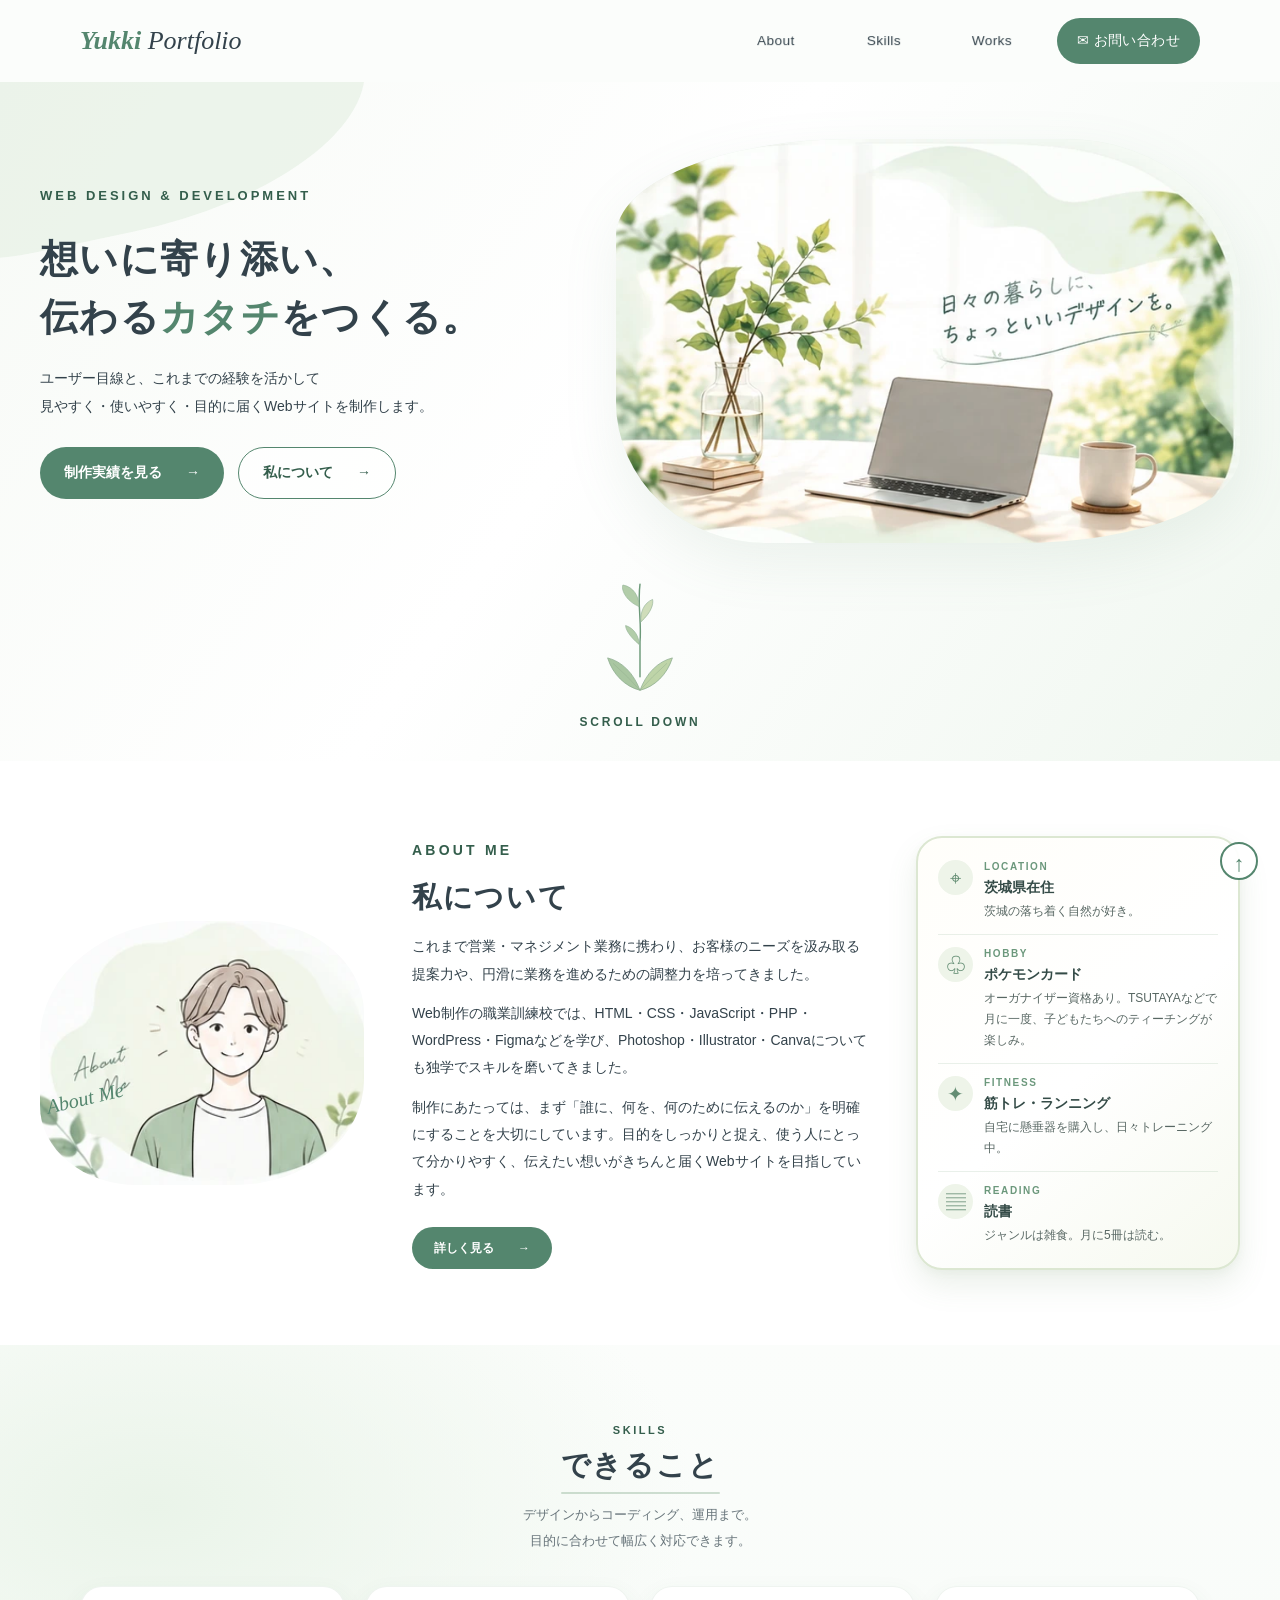
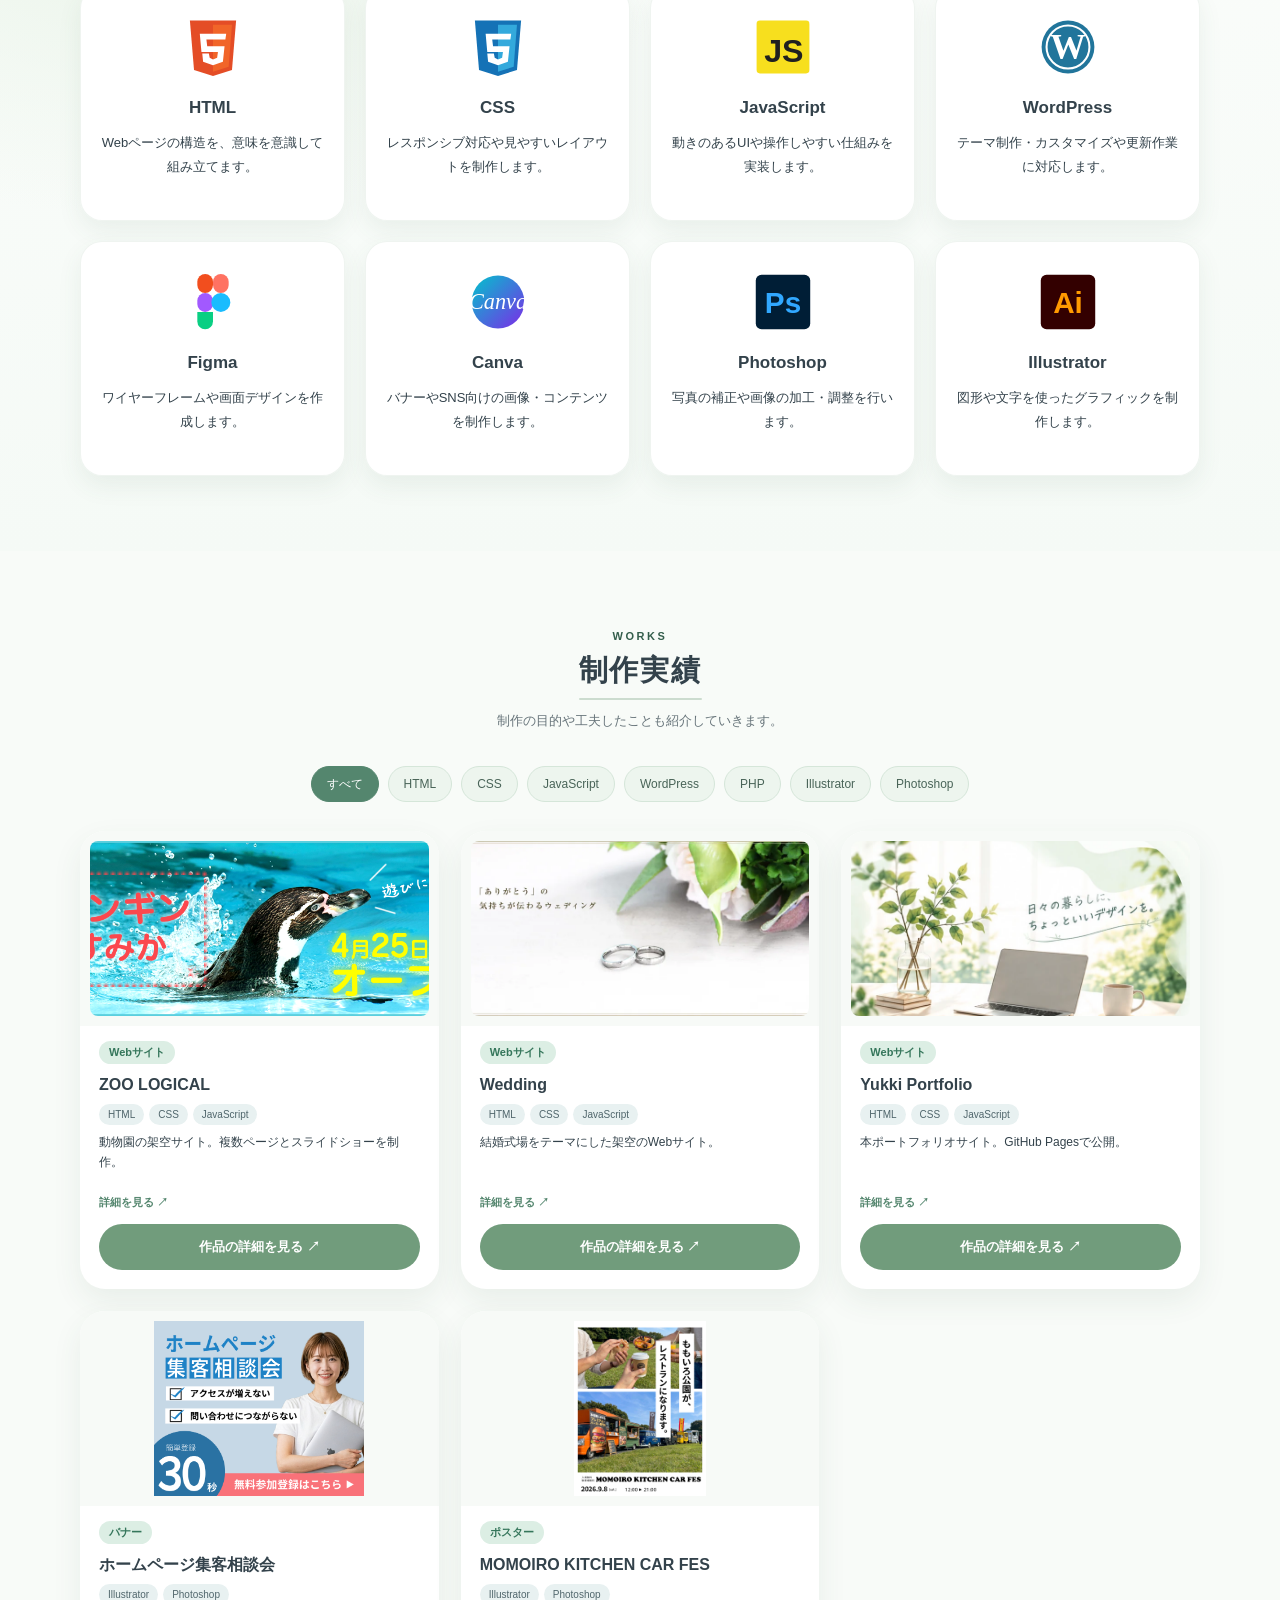
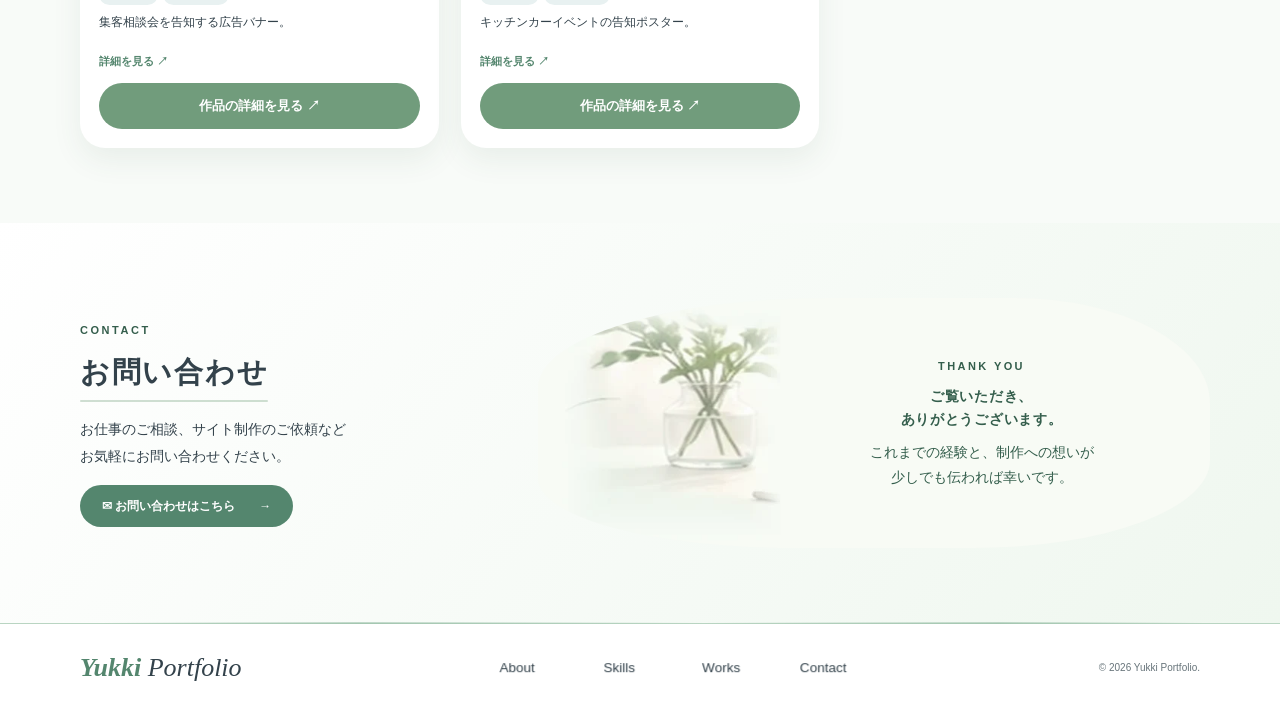
==== commit f06d44d8: "Update portfolio to v45" ====
--- a/index.html
+++ b/index.html
@@ -1,192 +1,184 @@
-<!doctype html>
+<!DOCTYPE html>
+
 <html lang="ja">
 <head>
-  <meta charset="UTF-8">
-  <meta name="viewport" content="width=device-width, initial-scale=1.0">
-  <meta name="description" content="ユーザーの想いに寄り添い、伝わるWebサイトを制作するポートフォリオです。">
-  <title>Yukki Portfolio | 想いに寄り添い、伝わるカタチをつくる。</title>
-  <link rel="stylesheet" href="css/style.css">
-  <script src="js/main.js" defer></script>
+<meta charset="utf-8"/>
+<meta content="width=device-width, initial-scale=1.0" name="viewport"/>
+<meta content="ユーザーの想いに寄り添い、伝わるWebサイトを制作するポートフォリオです。" name="description"/>
+<title>Yukki Portfolio | 想いに寄り添い、伝わるカタチをつくる。</title>
+<link href="css/style.css" rel="stylesheet"/>
+<script defer="" src="js/main.js"></script>
 </head>
 <body>
-  <!-- 01 HEADER：サイトのロゴとナビゲーション -->
-  <header class="site-header" id="top">
-    <div class="container header-inner">
-      <a class="logo" href="#top"><span>Yukki</span> Portfolio</a>
-      <button class="menu-toggle" type="button" aria-label="メニューを開く" aria-expanded="false" aria-controls="global-nav">☰</button>
-      <nav class="global-nav" id="global-nav" aria-label="メインナビゲーション">
-        <!-- 英語の表面と、日本語の裏面を持つ回転メニュー -->
-        <a class="rolling-link" href="#about" aria-label="私について"><span class="rolling-text"><span class="rolling-front">About</span><span class="rolling-back" aria-hidden="true">私について</span></span></a>
-        <a class="rolling-link" href="#skills" aria-label="スキル"><span class="rolling-text"><span class="rolling-front">Skills</span><span class="rolling-back" aria-hidden="true">スキル</span></span></a>
-        <a class="rolling-link" href="#works" aria-label="制作実績"><span class="rolling-text"><span class="rolling-front">Works</span><span class="rolling-back" aria-hidden="true">制作実績</span></span></a>
-        <a class="nav-contact" href="#contact">✉ お問い合わせ</a>
-      </nav>
-    </div>
-  </header>
+<!-- 01 HEADER：サイトのロゴとナビゲーション -->
+<header class="site-header" id="top">
+<div class="container header-inner">
+<a class="logo" href="#top"><span>Yukki</span> Portfolio</a>
+<button aria-controls="global-nav" aria-expanded="false" aria-label="メニューを開く" class="menu-toggle" type="button">☰</button>
+<nav aria-label="メインナビゲーション" class="global-nav" id="global-nav">
+<!-- 英語の表面と、日本語の裏面を持つ回転メニュー -->
+<a aria-label="私について" class="rolling-link" href="#about"><span class="rolling-text"><span class="rolling-front">About</span><span aria-hidden="true" class="rolling-back">私について</span></span></a>
+<a aria-label="スキル" class="rolling-link" href="#skills"><span class="rolling-text"><span class="rolling-front">Skills</span><span aria-hidden="true" class="rolling-back">スキル</span></span></a>
+<a aria-label="制作実績" class="rolling-link" href="#works"><span class="rolling-text"><span class="rolling-front">Works</span><span aria-hidden="true" class="rolling-back">制作実績</span></span></a>
+<a class="nav-contact" href="#contact">✉ お問い合わせ</a>
+</nav>
+</div>
+</header>
+<main>
+<!-- 02 HERO：メインビジュアル。背景の葉の写真は参考画像から切り出した素材です。 -->
+<section aria-labelledby="hero-title" class="hero">
+<div class="hero-shape hero-shape-left"></div>
+<div class="container hero-inner">
+<div class="hero-copy">
+<p class="eyebrow">WEB DESIGN &amp; DEVELOPMENT</p>
+<h1 id="hero-title">想いに寄り添い、<br/>伝わる<span>カタチ</span>をつくる。</h1>
+<p class="hero-description">ユーザー目線と、これまでの経験を活かして<br/>見やすく・使いやすく・目的に届くWebサイトを制作します。</p>
+<div class="button-group"><a class="button button-primary" href="#works">制作実績を見る <span>→</span></a><a class="button button-outline" href="#about">私について <span>→</span></a></div>
+</div>
+<div class="hero-visual"><img alt="窓辺の植物とノートパソコン、右側に取っ手があるコーヒーカップ。手書きの日本語メッセージを添えた明るい作業風景" height="479" src="assets/hero-scene.webp" width="740"/></div>
+</div>
+<!-- HERO：中央下の植物型スクロール矢印。葉の根元より下には線を描かない。 -->
+<a aria-label="下へスクロールして私についてを見る" class="scroll-leaf" href="#about">
+<svg aria-hidden="true" class="scroll-leaf-picture" focusable="false" height="135" viewbox="0 0 100 150" width="90">
+<!-- 上部の小さな葉っぱと、下へ伸びる茎 -->
+<path class="scroll-leaf-stem" d="M50 9 C47 32 52 52 50 73 L50 112"></path>
+<path class="scroll-leaf-small" d="M49 34 C33 27 29 14 31 10 C43 12 49 23 49 34 Z"></path>
+<path class="scroll-leaf-small light" d="M51 51 C63 40 65 31 64 26 C54 30 50 41 51 51 Z"></path>
+<path class="scroll-leaf-small" d="M49 76 C38 67 34 59 34 55 C44 58 49 68 49 76 Z"></path>
+<!-- 大きな葉っぱ2枚で下向きの「＼／」を作る。下への線は足さない -->
+<path class="scroll-leaf-arrow-left" d="M50 127 C34 123 20 110 14 91 C30 95 43 108 50 127 Z"></path>
+<path class="scroll-leaf-arrow-right" d="M50 127 C66 123 80 110 86 91 C70 95 57 108 50 127 Z"></path>
+<path class="scroll-leaf-vein" d="M20 97 Q37 112 50 127 M80 97 Q63 112 50 127"></path>
+</svg>
+<span class="scroll-leaf-label">SCROLL DOWN</span>
+</a>
+</section>
+<!-- 03 ABOUT ME：人物イラスト・紹介文・経歴カード -->
+<section aria-labelledby="about-title" class="section about" id="about">
+<div class="container about-grid">
+<div class="about-portrait"><img alt="親しみやすく穏やかな表情の人物イラスト" height="248" src="assets/about-illustration.webp" width="305"/><span class="handwriting portrait-label">About Me</span></div>
+<div class="about-copy"><p class="section-kicker">ABOUT ME</p><h2 class="draw-title" id="about-title">私について</h2><div class="small-line"></div><p>これまで営業・マネジメント業務に携わり、お客様のニーズを汲み取る提案力や、円滑に業務を進めるための調整力を培ってきました。</p><p>Web制作の職業訓練校では、HTML・CSS・JavaScript・PHP・WordPress・Figmaなどを学び、Photoshop・Illustrator・Canvaについても独学でスキルを磨いてきました。</p><p>制作にあたっては、まず「誰に、何を、何のために伝えるのか」を明確にすることを大切にしています。目的をしっかりと捉え、使う人にとって分かりやすく、伝えたい想いがきちんと届くWebサイトを目指しています。</p><a class="button button-primary button-small" href="#contact">詳しく見る <span>→</span></a></div>
+<div aria-label="趣味とプロフィール" class="about-facts">
+<ul class="about-profile-list">
+<li><span aria-hidden="true" class="profile-icon">⌖</span><div class="profile-detail"><span class="profile-label">LOCATION</span><strong>茨城県在住</strong><p>茨城の落ち着く自然が好き。</p></div></li>
+<li><span aria-hidden="true" class="profile-icon">♧</span><div class="profile-detail"><span class="profile-label">HOBBY</span><strong>ポケモンカード</strong><p>オーガナイザー資格あり。TSUTAYAなどで月に一度、子どもたちへのティーチングが楽しみ。</p></div></li>
+<li><span aria-hidden="true" class="profile-icon">✦</span><div class="profile-detail"><span class="profile-label">FITNESS</span><strong>筋トレ・ランニング</strong><p>自宅に懸垂器を購入し、日々トレーニング中。</p></div></li>
+<li><span aria-hidden="true" class="profile-icon">▤</span><div class="profile-detail"><span class="profile-label">READING</span><strong>読書</strong><p>ジャンルは雑食。月に5冊は読む。</p></div></li>
+</ul>
+</div>
+</div>
+</section>
+<!-- 04 SKILLS：ツールごとのカラーアイコンで紹介（Ver.29） -->
+<section aria-labelledby="skills-title" class="section skills" id="skills">
+<div class="container">
+<div class="section-heading"><p class="section-kicker">SKILLS</p><h2 class="draw-title" id="skills-title">できること</h2><p>デザインからコーディング、運用まで。<br/>目的に合わせて幅広く対応できます。</p></div>
+<div class="skill-grid skill-grid--individual">
+<article class="skill-card skill-card--individual">
+<img alt="" class="skill-brand-logo" height="64" loading="lazy" src="assets/skill-html.svg" width="64"/>
+<h3>HTML</h3>
+<p>Webページの構造を、意味を意識して組み立てます。</p>
+</article>
+<article class="skill-card skill-card--individual">
+<img alt="" class="skill-brand-logo" height="64" loading="lazy" src="assets/skill-css.svg" width="64"/>
+<h3>CSS</h3>
+<p>レスポンシブ対応や見やすいレイアウトを制作します。</p>
+</article>
+<article class="skill-card skill-card--individual">
+<img alt="" class="skill-brand-logo" height="64" loading="lazy" src="assets/skill-javascript.svg" width="64"/>
+<h3>JavaScript</h3>
+<p>動きのあるUIや操作しやすい仕組みを実装します。</p>
+</article>
+<article class="skill-card skill-card--individual">
+<img alt="" class="skill-brand-logo" height="64" loading="lazy" src="assets/skill-wordpress.svg" width="64"/>
+<h3>WordPress</h3>
+<p>テーマ制作・カスタマイズや更新作業に対応します。</p>
+</article>
+<article class="skill-card skill-card--individual">
+<img alt="" class="skill-brand-logo" height="64" loading="lazy" src="assets/skill-figma.svg" width="64"/>
+<h3>Figma</h3>
+<p>ワイヤーフレームや画面デザインを作成します。</p>
+</article>
+<article class="skill-card skill-card--individual">
+<img alt="" class="skill-brand-logo" height="64" loading="lazy" src="assets/skill-canva.svg" width="64"/>
+<h3>Canva</h3>
+<p>バナーやSNS向けの画像・コンテンツを制作します。</p>
+</article>
+<article class="skill-card skill-card--individual">
+<img alt="" class="skill-brand-logo" height="64" loading="lazy" src="assets/skill-photoshop.svg" width="64"/>
+<h3>Photoshop</h3>
+<p>写真の補正や画像の加工・調整を行います。</p>
+</article>
+<article class="skill-card skill-card--individual">
+<img alt="" class="skill-brand-logo" height="64" loading="lazy" src="assets/skill-illustrator.svg" width="64"/>
+<h3>Illustrator</h3>
+<p>図形や文字を使ったグラフィックを制作します。</p>
+</article>
+</div>
+</div>
+</section>
+<!-- 05 WORKS：ボタンでタグ別に作品を絞り込みます。 -->
+<section aria-labelledby="works-title" class="section works" id="works">
+<div class="container"><div class="section-heading"><p class="section-kicker">WORKS</p><h2 class="draw-title" id="works-title">制作実績</h2><p>制作の目的や工夫したことも紹介していきます。</p></div>
+<div aria-label="制作実績の絞り込み" class="filters" role="group"><button aria-pressed="true" class="filter is-active" data-filter="all">すべて</button><button aria-pressed="false" class="filter" data-filter="HTML">HTML</button><button aria-pressed="false" class="filter" data-filter="CSS">CSS</button><button aria-pressed="false" class="filter" data-filter="JavaScript">JavaScript</button><button aria-pressed="false" class="filter" data-filter="WordPress">WordPress</button><button aria-pressed="false" class="filter" data-filter="PHP">PHP</button><button aria-pressed="false" class="filter" data-filter="Illustrator">Illustrator</button><button aria-pressed="false" class="filter" data-filter="Photoshop">Photoshop</button></div>
+<div class="work-grid">
+<article class="work-card" data-tags="HTML CSS JavaScript" data-work="0" role="button" tabindex="0"><div class="work-image"><img alt="ZOO LOGICALの作品画像" loading="lazy" src="projects/zoo/images/graphic1.png"/></div><div class="work-body"><span class="work-category">Webサイト</span><h3>ZOO LOGICAL</h3><div class="tags"><span>HTML</span><span>CSS</span><span>JavaScript</span></div><p>動物園の架空サイト。複数ページとスライドショーを制作。</p><span class="work-link-note">詳細を見る ↗</span></div><button aria-label="ZOO LOGICALの制作実績を詳しく見る" class="work-open" data-work-open="0" type="button">作品の詳細を見る <span aria-hidden="true">↗</span></button></article>
+<article class="work-card" data-tags="HTML CSS JavaScript" data-work="1" role="button" tabindex="0"><div class="work-image"><img alt="Weddingの作品画像" loading="lazy" src="assets/work-wedding.webp"/></div><div class="work-body"><span class="work-category">Webサイト</span><h3>Wedding</h3><div class="tags"><span>HTML</span><span>CSS</span><span>JavaScript</span></div><p>結婚式場をテーマにした架空のWebサイト。</p><span class="work-link-note">詳細を見る ↗</span></div><button aria-label="Weddingの制作実績を詳しく見る" class="work-open" data-work-open="1" type="button">作品の詳細を見る <span aria-hidden="true">↗</span></button></article>
+<article class="work-card" data-tags="HTML CSS JavaScript" data-work="2" role="button" tabindex="0"><div class="work-image"><img alt="Yukki Portfolioの作品画像" loading="lazy" src="assets/hero-scene.webp"/></div><div class="work-body"><span class="work-category">Webサイト</span><h3>Yukki Portfolio</h3><div class="tags"><span>HTML</span><span>CSS</span><span>JavaScript</span></div><p>本ポートフォリオサイト。GitHub Pagesで公開。</p><span class="work-link-note">詳細を見る ↗</span></div><button aria-label="Yukki Portfolioの制作実績を詳しく見る" class="work-open" data-work-open="2" type="button">作品の詳細を見る <span aria-hidden="true">↗</span></button></article>
+<article class="work-card" data-tags="Illustrator Photoshop" data-work="3" role="button" tabindex="0"><div class="work-image"><img alt="ホームページ集客相談会の作品画像" loading="lazy" src="assets/banner-30.png"/></div><div class="work-body"><span class="work-category">バナー</span><h3>ホームページ集客相談会</h3><div class="tags"><span>Illustrator</span><span>Photoshop</span></div><p>集客相談会を告知する広告バナー。</p><span class="work-link-note">詳細を見る ↗</span></div><button aria-label="ホームページ集客相談会の制作実績を詳しく見る" class="work-open" data-work-open="3" type="button">作品の詳細を見る <span aria-hidden="true">↗</span></button></article>
+<article class="work-card" data-tags="Illustrator Photoshop" data-work="4" role="button" tabindex="0"><div class="work-image"><img alt="MOMOIRO KITCHEN CAR FESの作品画像" loading="lazy" src="assets/poster-momoiro.jpg"/></div><div class="work-body"><span class="work-category">ポスター</span><h3>MOMOIRO KITCHEN CAR FES</h3><div class="tags"><span>Illustrator</span><span>Photoshop</span></div><p>キッチンカーイベントの告知ポスター。</p><span class="work-link-note">詳細を見る ↗</span></div><button aria-label="MOMOIRO KITCHEN CAR FESの制作実績を詳しく見る" class="work-open" data-work-open="4" type="button">作品の詳細を見る <span aria-hidden="true">↗</span></button></article>
+</div><p class="no-results" hidden="">該当する制作実績はありません。</p>
+</div>
+</section>
+<!-- 06 CONTACT：独立したお問い合わせセクション -->
+<section aria-labelledby="contact-title" class="section contact" id="contact"><div class="container contact-grid"><div><p class="section-kicker">CONTACT</p><h2 class="draw-title" id="contact-title">お問い合わせ</h2><p>お仕事のご相談、サイト制作のご依頼など<br/>お気軽にお問い合わせください。</p><a class="button button-primary" href="https://forms.gle/yDgxkMu7hhwARpbV6" target="_blank" rel="noopener noreferrer">✉ お問い合わせはこちら <span>→</span></a></div><div class="contact-art contact-thanks"><img alt="やわらかな光の中に飾られた植物" height="330" loading="lazy" src="assets/contact-thanks.webp" width="920"/><div class="contact-thanks-copy"><span class="thanks-kicker">THANK YOU</span><p class="thanks-title">ご覧いただき、<br/>ありがとうございます。</p><p class="thanks-message">これまでの経験と、制作への想いが<br/>少しでも伝われば幸いです。</p></div></div></div></section>
+</main>
+<!-- 07 FOOTER：ロゴ・メニュー・著作権表示 -->
+<footer class="site-footer"><div class="container footer-inner"><a class="logo" href="#top"><span>Yukki</span> Portfolio</a><nav aria-label="フッターナビゲーション" class="footer-nav"><a class="footer-roll" href="#about"><span class="footer-roll-inner"><span class="footer-roll-front">About</span><span class="footer-roll-back" aria-hidden="true">私について</span></span></a><a class="footer-roll" href="#skills"><span class="footer-roll-inner"><span class="footer-roll-front">Skills</span><span class="footer-roll-back" aria-hidden="true">スキル</span></span></a><a class="footer-roll" href="#works"><span class="footer-roll-inner"><span class="footer-roll-front">Works</span><span class="footer-roll-back" aria-hidden="true">制作実績</span></span></a><a class="footer-roll" href="#contact"><span class="footer-roll-inner"><span class="footer-roll-front">Contact</span><span class="footer-roll-back" aria-hidden="true">お問い合わせ</span></span></a></nav><small>© 2026 Yukki Portfolio.</small></div></footer>
+<a aria-label="ページの先頭へ戻る" class="back-to-top" href="#top">↑</a>
+<!-- Ver.30：Works詳細モーダル。画像はあとから作品ごとに3〜5枚まで追加可能。 -->
+<div class="work-modal" hidden="" id="work-modal">
+<div class="work-modal-backdrop" data-close-work=""></div>
+<section aria-labelledby="work-modal-title" aria-modal="true" class="work-modal-dialog" role="dialog" tabindex="-1">
+<button aria-label="詳細を閉じる" class="work-modal-close" data-close-work="" type="button">×</button>
+<p class="work-modal-kicker">WORKS DETAIL</p>
+<h2 id="work-modal-title"></h2>
 
-  <main>
-    <!-- 02 HERO：メインビジュアル。背景の葉の写真は参考画像から切り出した素材です。 -->
-    <section class="hero" aria-labelledby="hero-title">
-      <div class="hero-shape hero-shape-left"></div>
-      <div class="container hero-inner">
-        <div class="hero-copy">
-          <p class="eyebrow">WEB DESIGN &amp; DEVELOPMENT</p>
-          <h1 id="hero-title">想いに寄り添い、<br>伝わる<span>カタチ</span>をつくる。</h1>
-          <p class="hero-description">ユーザー目線と、これまでの経験を活かして<br>見やすく・使いやすく・目的に届くWebサイトを制作します。</p>
-          <div class="button-group"><a class="button button-primary" href="#works">制作実績を見る <span>→</span></a><a class="button button-outline" href="#about">私について <span>→</span></a></div>
-        </div>
-        <div class="hero-visual"><img src="assets/hero-scene.webp" alt="窓辺の植物とノートパソコン、右側に取っ手があるコーヒーカップ。手書きの日本語メッセージを添えた明るい作業風景" width="740" height="479"></div>
-      </div>
-      <!-- HERO：中央下の植物型スクロール矢印。葉の根元より下には線を描かない。 -->
-      <a class="scroll-leaf" href="#about" aria-label="下へスクロールして私についてを見る">
-        <svg class="scroll-leaf-picture" viewBox="0 0 100 150" width="90" height="135" aria-hidden="true" focusable="false">
-          <!-- 上部の小さな葉っぱと、下へ伸びる茎 -->
-          <path class="scroll-leaf-stem" d="M50 9 C47 32 52 52 50 73 L50 112" />
-          <path class="scroll-leaf-small" d="M49 34 C33 27 29 14 31 10 C43 12 49 23 49 34 Z" />
-          <path class="scroll-leaf-small light" d="M51 51 C63 40 65 31 64 26 C54 30 50 41 51 51 Z" />
-          <path class="scroll-leaf-small" d="M49 76 C38 67 34 59 34 55 C44 58 49 68 49 76 Z" />
-          <!-- 大きな葉っぱ2枚で下向きの「＼／」を作る。下への線は足さない -->
-          <path class="scroll-leaf-arrow-left" d="M50 127 C34 123 20 110 14 91 C30 95 43 108 50 127 Z" />
-          <path class="scroll-leaf-arrow-right" d="M50 127 C66 123 80 110 86 91 C70 95 57 108 50 127 Z" />
-          <path class="scroll-leaf-vein" d="M20 97 Q37 112 50 127 M80 97 Q63 112 50 127" />
-        </svg>
-        <span class="scroll-leaf-label">SCROLL DOWN</span>
-      </a>
-    </section>
 
-    <!-- 03 ABOUT ME：人物イラスト・紹介文・経歴カード -->
-    <section class="section about" id="about" aria-labelledby="about-title">
-      <div class="container about-grid">
-        <div class="about-portrait"><img src="assets/about-illustration.webp" alt="親しみやすく穏やかな表情の人物イラスト" width="305" height="248"><span class="handwriting portrait-label">About Me</span></div>
-        <div class="about-copy"><p class="section-kicker">ABOUT ME</p><h2 class="draw-title" id="about-title">私について</h2><div class="small-line"></div><p>これまで営業・マネジメント業務に携わり、お客様のニーズを汲み取る提案力や、円滑に業務を進めるための調整力を培ってきました。</p><p>Web制作の職業訓練校では、HTML・CSS・JavaScript・PHP・WordPress・Figmaなどを学び、Photoshop・Illustrator・Canvaについても独学でスキルを磨いてきました。</p><p>制作にあたっては、まず「誰に、何を、何のために伝えるのか」を明確にすることを大切にしています。目的をしっかりと捉え、使う人にとって分かりやすく、伝えたい想いがきちんと届くWebサイトを目指しています。</p><a class="button button-primary button-small" href="#contact">詳しく見る <span>→</span></a></div>
-        <div class="about-facts" aria-label="趣味とプロフィール">
-          <ul class="about-profile-list">
-            <li><span class="profile-icon" aria-hidden="true">⌖</span><div class="profile-detail"><span class="profile-label">LOCATION</span><strong>茨城県在住</strong><p>茨城の落ち着く自然が好き。</p></div></li>
-            <li><span class="profile-icon" aria-hidden="true">♧</span><div class="profile-detail"><span class="profile-label">HOBBY</span><strong>ポケモンカード</strong><p>オーガナイザー資格あり。TSUTAYAなどで月に一度、子どもたちへのティーチングが楽しみ。</p></div></li>
-            <li><span class="profile-icon" aria-hidden="true">✦</span><div class="profile-detail"><span class="profile-label">FITNESS</span><strong>筋トレ・ランニング</strong><p>自宅に懸垂器を購入し、日々トレーニング中。</p></div></li>
-            <li><span class="profile-icon" aria-hidden="true">▤</span><div class="profile-detail"><span class="profile-label">READING</span><strong>読書</strong><p>ジャンルは雑食。月に5冊は読む。</p></div></li>
-          </ul>
-        </div>
-      </div>
-    </section>
 
-    <!-- 04 SKILLS：ツールごとのカラーアイコンで紹介（Ver.29） -->
-    <section class="section skills" id="skills" aria-labelledby="skills-title">
-      <div class="container">
-        <div class="section-heading"><p class="section-kicker">SKILLS</p><h2 class="draw-title" id="skills-title">できること</h2><p>デザインからコーディング、運用まで。<br>目的に合わせて幅広く対応できます。</p></div>
-        <div class="skill-grid skill-grid--individual">
-          <article class="skill-card skill-card--individual">
-            <img class="skill-brand-logo" src="assets/skill-html.svg" alt="" width="64" height="64" loading="lazy">
-            <h3>HTML</h3>
-            <p>Webページの構造を、意味を意識して組み立てます。</p>
-          </article>
-          <article class="skill-card skill-card--individual">
-            <img class="skill-brand-logo" src="assets/skill-css.svg" alt="" width="64" height="64" loading="lazy">
-            <h3>CSS</h3>
-            <p>レスポンシブ対応や見やすいレイアウトを制作します。</p>
-          </article>
-          <article class="skill-card skill-card--individual">
-            <img class="skill-brand-logo" src="assets/skill-javascript.svg" alt="" width="64" height="64" loading="lazy">
-            <h3>JavaScript</h3>
-            <p>動きのあるUIや操作しやすい仕組みを実装します。</p>
-          </article>
-          <article class="skill-card skill-card--individual">
-            <img class="skill-brand-logo" src="assets/skill-wordpress.svg" alt="" width="64" height="64" loading="lazy">
-            <h3>WordPress</h3>
-            <p>テーマ制作・カスタマイズや更新作業に対応します。</p>
-          </article>
-          <article class="skill-card skill-card--individual">
-            <img class="skill-brand-logo" src="assets/skill-figma.svg" alt="" width="64" height="64" loading="lazy">
-            <h3>Figma</h3>
-            <p>ワイヤーフレームや画面デザインを作成します。</p>
-          </article>
-          <article class="skill-card skill-card--individual">
-            <img class="skill-brand-logo" src="assets/skill-canva.svg" alt="" width="64" height="64" loading="lazy">
-            <h3>Canva</h3>
-            <p>バナーやSNS向けの画像・コンテンツを制作します。</p>
-          </article>
-          <article class="skill-card skill-card--individual">
-            <img class="skill-brand-logo" src="assets/skill-photoshop.svg" alt="" width="64" height="64" loading="lazy">
-            <h3>Photoshop</h3>
-            <p>写真の補正や画像の加工・調整を行います。</p>
-          </article>
-          <article class="skill-card skill-card--individual">
-            <img class="skill-brand-logo" src="assets/skill-illustrator.svg" alt="" width="64" height="64" loading="lazy">
-            <h3>Illustrator</h3>
-            <p>図形や文字を使ったグラフィックを制作します。</p>
-          </article>
-        </div>
-      </div>
-    </section>
 
-    <!-- 05 WORKS：ボタンでタグ別に作品を絞り込みます。 -->
-    <section class="section works" id="works" aria-labelledby="works-title">
-      <div class="container"><div class="section-heading"><p class="section-kicker">WORKS</p><h2 class="draw-title" id="works-title">制作実績</h2><p>制作の目的や工夫したことも紹介していきます。</p></div>
-        <div class="filters" role="group" aria-label="制作実績の絞り込み"><button class="filter is-active" data-filter="all" aria-pressed="true">すべて</button><button class="filter" data-filter="HTML" aria-pressed="false">HTML</button><button class="filter" data-filter="CSS" aria-pressed="false">CSS</button><button class="filter" data-filter="JavaScript" aria-pressed="false">JavaScript</button><button class="filter" data-filter="WordPress" aria-pressed="false">WordPress</button><button class="filter" data-filter="PHP" aria-pressed="false">PHP</button></div>
-        <div class="work-grid">
-          <article class="work-card" role="button" tabindex="0" data-work="0" data-tags="HTML CSS JavaScript"><div class="work-image"><img src="assets/work-cafe.webp" alt="Cafe Lumiereのパソコン・スマートフォン表示" loading="lazy" width="281" height="146"></div><div class="work-body"><h3>Cafe Lumiere <small>（架空サイト）</small></h3><div class="tags"><span>HTML</span><span>CSS</span><span>JavaScript</span></div><p>カフェの雰囲気を伝える、シンプルで落ち着いたサイトを制作しました。</p><span class="work-link-note">詳細を見る ↗</span></div><button type="button" class="work-open" data-work-open="0" aria-label="Cafe Lumiereの制作実績を詳しく見る">作品の詳細を見る <span aria-hidden="true">↗</span></button></article>
-          <article class="work-card" role="button" tabindex="0" data-work="1" data-tags="HTML CSS JavaScript"><div class="work-image"><img src="assets/work-andante.webp" alt="Andanteのパソコン・スマートフォン表示" loading="lazy" width="296" height="146"></div><div class="work-body"><h3>Andante <small>（架空サイト）</small></h3><div class="tags"><span>HTML</span><span>CSS</span><span>JavaScript</span></div><p>観光地をイメージした、動きのあるデザインのサイトです。</p><span class="work-link-note">詳細を見る ↗</span></div><button type="button" class="work-open" data-work-open="1" aria-label="Andanteの制作実績を詳しく見る">作品の詳細を見る <span aria-hidden="true">↗</span></button></article>
-          <article class="work-card" role="button" tabindex="0" data-work="2" data-tags="WordPress PHP"><div class="work-image"><img src="assets/work-zoo.webp" alt="ZOO LOGICALのパソコン・スマートフォン表示" loading="lazy" width="293" height="146"></div><div class="work-body"><h3>ZOO LOGICAL <small>（架空サイト）</small></h3><div class="tags"><span>WordPress</span><span>PHP</span></div><p>WordPressで構築した、動物園の情報サイトです。</p><span class="work-link-note">詳細を見る ↗</span></div><button type="button" class="work-open" data-work-open="2" aria-label="ZOO LOGICALの制作実績を詳しく見る">作品の詳細を見る <span aria-hidden="true">↗</span></button></article>
-        </div><p class="no-results" hidden>該当する制作実績はありません。</p>
-      </div>
-    </section>
-
-    <!-- 06 CONTACT：独立したお問い合わせセクション -->
-    <section class="section contact" id="contact" aria-labelledby="contact-title"><div class="container contact-grid"><div><p class="section-kicker">CONTACT</p><h2 class="draw-title" id="contact-title">お問い合わせ</h2><p>お仕事のご相談、サイト制作のご依頼など<br>お気軽にお問い合わせください。</p><a class="button button-primary" href="mailto:hello@example.com?subject=ポートフォリオからのお問い合わせ">✉ お問い合わせはこちら <span>→</span></a><p class="contact-note">※ メールアドレスは公開前に変更してください。</p></div><div class="contact-art"><img src="assets/footer-scene.webp" alt="緑の植物とノート、コーヒーカップのある明るい机" loading="lazy" width="599" height="180"><span class="handwriting">Let's create<br>together!</span></div></div></section>
-  </main>
-
-  <!-- 07 FOOTER：ロゴ・メニュー・著作権表示 -->
-  <footer class="site-footer"><div class="container footer-inner"><a class="logo" href="#top"><span>Yukki</span> Portfolio</a><nav aria-label="フッターナビゲーション"><a href="#about">About</a><a href="#skills">Skills</a><a href="#works">Works</a><a href="#contact">Contact</a></nav><small>© 2026 Yukki Portfolio.</small></div></footer>
-  <a class="back-to-top" href="#top" aria-label="ページの先頭へ戻る">↑</a>
-
-  <!-- Ver.30：Works詳細モーダル。画像はあとから作品ごとに3〜5枚まで追加可能。 -->
-  <div class="work-modal" id="work-modal" hidden>
-    <div class="work-modal-backdrop" data-close-work></div>
-    <section class="work-modal-dialog" role="dialog" aria-modal="true" aria-labelledby="work-modal-title" tabindex="-1">
-      <button class="work-modal-close" type="button" data-close-work aria-label="詳細を閉じる">×</button>
-      <p class="work-modal-kicker">WORKS DETAIL</p>
-      <h2 id="work-modal-title"></h2>
-      <div class="work-slide">
-        <button type="button" class="work-slide-arrow" id="work-slide-prev" aria-label="前の画像">‹</button>
-        <div class="work-slide-frame" id="work-slide-frame" aria-live="polite"></div>
-        <button type="button" class="work-slide-arrow" id="work-slide-next" aria-label="次の画像">›</button>
-      </div>
-      <div class="work-slide-controls"><span id="work-slide-caption"></span><span id="work-slide-count"></span></div>
-      <div class="work-slide-dots" id="work-slide-dots" aria-label="画像を選択"></div>
-      <div class="work-modal-info"><h3>作品について</h3><p id="work-modal-description"></p><h3>使用技術</h3><p id="work-modal-tech"></p><h3>制作のポイント</h3><p class="work-modal-placeholder">制作目的・担当範囲・工夫した点は、あとからここに追加できます。</p></div>
-    </section>
-  </div>
-  <!-- Ver.18: 葉っぱを押したときだけ現れる植物のページガイド -->
-  <aside class="auto-guide" id="auto-guide" hidden aria-label="ページ案内">
-    <div class="auto-guide-top">
-      <span class="auto-guide-brand"><span aria-hidden="true">❧</span> PAGE GUIDE</span>
-      <span class="auto-guide-status" id="auto-guide-status">移動中</span>
-    </div>
-    <!-- 小さな芽がセクションごとに成長する飾り。ボタンの操作は妨げません -->
-    <div class="guide-plant" data-stage="1" aria-hidden="true">
-      <svg viewBox="0 0 88 66" width="88" height="66" focusable="false">
-        <ellipse class="plant-soil" cx="44" cy="61" rx="24" ry="4" fill="#e7dfc7"/>
-        <path class="plant-stem" d="M44 60 Q42 42 44 18" fill="none" stroke="#7a9d69" stroke-width="3.4" stroke-linecap="round"/>
-        <path class="plant-leaf plant-leaf-left" d="M44 45 Q21 48 23 31 Q38 29 44 45" fill="#9fbe87"/>
-        <path class="plant-leaf plant-leaf-right" d="M44 36 Q66 38 65 21 Q49 22 44 36" fill="#82ab78"/>
-        <path class="plant-leaf plant-leaf-top" d="M44 26 Q28 18 36 8 Q47 13 44 26" fill="#a8c891"/>
-        <g class="plant-flower" transform="translate(44 13)">
-          <circle cx="0" cy="-7" r="6" fill="#fff9e9"/>
-          <circle cx="7" cy="-1" r="6" fill="#fff9e9"/>
-          <circle cx="4" cy="7" r="6" fill="#fff9e9"/>
-          <circle cx="-5" cy="6" r="6" fill="#fff9e9"/>
-          <circle cx="-7" cy="-2" r="6" fill="#fff9e9"/>
-          <circle cx="0" cy="0" r="4.2" fill="#eacb76"/>
-        </g>
-      </svg>
-    </div>
-    <p class="auto-guide-current" id="auto-guide-current">About Me</p>
-    <p class="auto-guide-next" id="auto-guide-next">次は Skills</p>
-    <div class="auto-guide-actions">
-      <button type="button" class="auto-guide-button auto-guide-back" id="auto-guide-back">↑ 戻る</button>
-      <button type="button" class="auto-guide-button auto-guide-forward" id="auto-guide-forward">次へ ↓</button>
-    </div>
-    <p class="auto-guide-hint">操作しなければ自動で次へ進みます</p>
-  </aside>
+<div class="work-detail-layout"><div class="work-gallery"><div class="work-slide"><button aria-label="前のページ" class="work-slide-arrow" id="work-slide-prev" type="button">‹</button><div aria-live="polite" class="work-slide-frame" id="work-slide-frame"></div><button aria-label="次のページ" class="work-slide-arrow" id="work-slide-next" type="button">›</button></div><div class="work-slide-controls"><span id="work-slide-caption"></span><span id="work-slide-count"></span></div><div aria-label="ページを選択" class="work-slide-dots" id="work-slide-dots"></div></div><div class="work-modal-info"><h3>作品について</h3><p id="work-modal-description"></p><h3>使用技術・ツール</h3><p id="work-modal-tech"></p><h3>制作のポイント</h3><p id="work-modal-points"></p><p id="work-modal-link"></p></div></div></section>
+</div>
+<!-- Ver.18: 葉っぱを押したときだけ現れる植物のページガイド -->
+<aside aria-label="ページ案内" class="auto-guide" hidden="" id="auto-guide">
+<div class="auto-guide-top">
+<span class="auto-guide-brand"><span aria-hidden="true">❧</span> PAGE GUIDE</span>
+<span class="auto-guide-status" id="auto-guide-status">移動中</span>
+</div>
+<!-- 小さな芽がセクションごとに成長する飾り。ボタンの操作は妨げません -->
+<div aria-hidden="true" class="guide-plant" data-stage="1">
+<svg focusable="false" height="66" viewbox="0 0 88 66" width="88">
+<ellipse class="plant-soil" cx="44" cy="61" fill="#e7dfc7" rx="24" ry="4"></ellipse>
+<path class="plant-stem" d="M44 60 Q42 42 44 18" fill="none" stroke="#7a9d69" stroke-linecap="round" stroke-width="3.4"></path>
+<path class="plant-leaf plant-leaf-left" d="M44 45 Q21 48 23 31 Q38 29 44 45" fill="#9fbe87"></path>
+<path class="plant-leaf plant-leaf-right" d="M44 36 Q66 38 65 21 Q49 22 44 36" fill="#82ab78"></path>
+<path class="plant-leaf plant-leaf-top" d="M44 26 Q28 18 36 8 Q47 13 44 26" fill="#a8c891"></path>
+<g class="plant-flower" transform="translate(44 13)">
+<circle cx="0" cy="-7" fill="#fff9e9" r="6"></circle>
+<circle cx="7" cy="-1" fill="#fff9e9" r="6"></circle>
+<circle cx="4" cy="7" fill="#fff9e9" r="6"></circle>
+<circle cx="-5" cy="6" fill="#fff9e9" r="6"></circle>
+<circle cx="-7" cy="-2" fill="#fff9e9" r="6"></circle>
+<circle cx="0" cy="0" fill="#eacb76" r="4.2"></circle>
+</g>
+</svg>
+</div>
+<p class="auto-guide-current" id="auto-guide-current">About Me</p>
+<p class="auto-guide-next" id="auto-guide-next">次は Skills</p>
+<div class="auto-guide-actions">
+<button class="auto-guide-button auto-guide-back" id="auto-guide-back" type="button">↑ 戻る</button>
+<button class="auto-guide-button auto-guide-forward" id="auto-guide-forward" type="button">次へ ↓</button>
+</div>
+<p class="auto-guide-hint">操作しなければ自動で次へ進みます</p>
+</aside>
 </body>
 </html>
--- a/css/style.css
+++ b/css/style.css
@@ -563,3 +563,157 @@
 @media (prefers-reduced-motion: reduce) {
   .work-card .work-open, .work-card .work-open span { transition: none; }
 }
+
+/* Works: poster and banner image handling */
+.work-image img { width:100%; height:100%; object-fit:cover; }
+#work-modal-link a { display:inline-block; margin-top:8px; font-weight:700; color:#277b63; text-decoration:underline; }
+
+/* Works final: consistent card geometry and safe image clipping */
+.work-grid {align-items:stretch;}
+.work-card {min-width:0; display:flex; flex-direction:column; overflow:hidden;}
+.work-card .work-image {height:195px; flex:0 0 195px; overflow:hidden; padding:10px; display:block; background:#f7faf7;}
+.work-card .work-image img {display:block; width:100%; height:100%; object-fit:cover; object-position:center; border-radius:8px;}
+.work-card:nth-child(5) .work-image img {object-fit:contain;}
+.work-card .work-body {padding:15px 19px 12px; flex:1; min-width:0; display:flex; flex-direction:column; gap:7px;}
+.work-card .work-body h3 {margin:0; font-size:16px; line-height:1.5;}
+.work-card .work-body .tags {margin:0; display:flex; flex-wrap:wrap; gap:5px;}
+.work-card .work-body p {margin:0; font-size:12px; line-height:1.7; overflow-wrap:anywhere;}
+.work-card .work-link-note {margin-top:auto; padding-top:12px; display:block;}
+.work-card .work-open {flex-shrink:0; margin:0 19px 19px; position:relative; z-index:1;}
+.work-category {display:table; width:max-content; max-width:100%; background:#dceee4; color:#35765b; border-radius:100px; font-size:11px; line-height:1.5; font-weight:700; padding:3px 10px; margin-bottom:2px;}
+@media(max-width:650px) {.work-card .work-image {height:200px; flex-basis:200px;}.work-card .work-open {margin-inline:15px;}}
+
+/* Works detail v32: two-column layout and aligned controls */
+.work-modal-dialog{width:min(1100px,94vw);max-height:90vh;padding:30px clamp(18px,3vw,38px);}
+.work-modal-close{display:grid;place-items:center;line-height:1;font-family:Arial,sans-serif;z-index:3;}
+.work-detail-layout{display:grid;grid-template-columns:minmax(0,1.65fr) minmax(250px,1fr);gap:clamp(18px,3vw,38px);align-items:start;}
+.work-gallery{min-width:0;}
+.work-slide{position:relative;display:block;}
+.work-slide-frame{width:100%;height:min(53vh,470px);aspect-ratio:auto;overflow:hidden;background:#f5f8f4;}
+.work-slide-frame img{display:block;width:100%;height:100%;object-fit:contain;}
+.work-slide-frame iframe{display:block;width:100%;height:100%;border:0;background:white;pointer-events:none;}
+.work-slide-arrow{position:absolute;top:50%;transform:translateY(-50%);z-index:2;width:42px;height:42px;display:grid;place-items:center;padding:0;font-family:Arial,sans-serif;font-size:30px;line-height:1;border-radius:50%;background:rgba(245,250,246,.94);box-shadow:0 2px 12px #163d2520;}
+.work-slide-arrow#work-slide-prev{left:-16px;}.work-slide-arrow#work-slide-next{right:-16px;}
+.work-slide-arrow[hidden],.work-slide-dots[hidden]{display:none!important;}
+.work-slide-controls{margin:10px 0 0;min-height:20px;}
+.work-slide-dots{margin:10px 0 0;flex-wrap:wrap;}
+.work-modal-info{border-top:0;padding-top:0;display:flex;flex-direction:column;gap:7px;}
+.work-modal-info h3{margin:6px 0 0;}.work-modal-info p{margin:0 0 9px;}
+#work-modal-link{margin-top:10px!important;}
+#work-modal-link .work-detail-action{display:block;padding:15px 12px;border-radius:100px;text-align:center;background:#719e7e;color:#fff;text-decoration:none;font-size:14px;font-weight:700;}
+#work-modal-link .work-detail-action:hover{background:#507d60;}
+.work-modal.is-graphic .work-slide-frame{height:min(65vh,590px);background:#fff;}
+.work-modal.is-graphic .work-detail-layout{grid-template-columns:minmax(0,1.8fr) minmax(230px,1fr);}
+@media(max-width:700px){.work-modal-dialog{width:100%;max-height:94vh;padding:24px 15px;}.work-detail-layout,.work-modal.is-graphic .work-detail-layout{grid-template-columns:1fr;gap:18px;}.work-slide-frame{height:35vh;}.work-modal.is-graphic .work-slide-frame{height:48vh;}.work-slide-arrow#work-slide-prev{left:-9px;}.work-slide-arrow#work-slide-next{right:-9px;}.work-modal-info{gap:4px;}}
+
+/* v33: readable, scrollable previews for actual websites */
+.work-modal.is-web .work-modal-dialog{width:min(1450px,96vw);max-height:94dvh;overflow-y:auto;}
+.work-modal.is-web .work-detail-layout{grid-template-columns:minmax(0,2.5fr) minmax(240px,1fr);gap:24px;}
+.work-modal.is-web .work-slide-frame{display:block;width:100%;height:min(73dvh,850px);overflow:auto;overscroll-behavior:contain;scrollbar-gutter:stable;background:#fff;}
+.work-modal.is-web .work-slide-frame iframe{display:block;width:100%;min-width:860px;height:100%;min-height:620px;border:0;pointer-events:auto;background:#fff;}
+.work-modal.is-web .work-slide-arrow{top:18px;transform:none;}
+.work-modal.is-web .work-slide-arrow#work-slide-prev{left:8px;}
+.work-modal.is-web .work-slide-arrow#work-slide-next{right:8px;}
+.work-modal.is-web .work-slide-controls{margin-top:10px;}
+@media(max-width:900px){
+ .work-modal.is-web .work-detail-layout{grid-template-columns:1fr;}
+ .work-modal.is-web .work-slide-frame{height:65dvh;}
+}
+@media(max-width:650px){.work-modal.is-web .work-modal-dialog{width:100%;max-height:96dvh;}.work-modal.is-web .work-slide-frame{height:58dvh;}}
+
+/* v34: preserve the full, high-resolution consultation banner */
+.work-card:nth-child(4) .work-image img{object-fit:contain;}
+.work-modal.is-graphic .work-slide-frame img{object-fit:contain;}
+
+
+/* v35: Graphic works only — fit the gallery border to the actual artwork. */
+.work-modal.is-graphic .work-slide{
+  display:flex;
+  justify-content:flex-start;
+  align-items:flex-start;
+}
+.work-modal.is-graphic .work-slide-frame{
+  display:inline-block;
+  width:fit-content;
+  max-width:100%;
+  height:auto;
+  aspect-ratio:auto;
+  overflow:hidden;
+  line-height:0;
+  background:transparent;
+  padding:0;
+}
+.work-modal.is-graphic .work-slide-frame img{
+  display:block;
+  width:auto;
+  height:auto;
+  max-width:100%;
+  max-height:65dvh;
+  object-fit:contain;
+}
+@media(max-width:700px){
+  .work-modal.is-graphic .work-slide-frame{height:auto;}
+  .work-modal.is-graphic .work-slide-frame img{max-height:58dvh;}
+}
+
+/* v36: graphic-only edge cleanup; preserve web previews and modal layout. */
+.work-modal.is-graphic .work-slide-frame{
+  border:0;
+  outline:0;
+  border-radius:12px;
+  box-shadow:none;
+}
+.work-modal.is-graphic .work-slide-frame img{
+  border:0;
+  border-radius:12px;
+}
+
+/* v38: Contactの謝辞とフッター（他セクションに影響しない限定指定） */
+.contact-thanks { height: 250px; border-radius: 43% 29% 35% 38% / 36% 42% 35% 28%; }
+.contact-thanks > img { width:100%; height:100%; object-fit:cover; }
+.contact-thanks-copy { position:absolute; inset:0 5% 0 37%; display:flex; flex-direction:column; justify-content:center; align-items:center; text-align:center; color:var(--green-dark); }
+.thanks-kicker { font-size:11px; letter-spacing:.22em; font-weight:700; margin-bottom:8px; }
+.contact .thanks-title { font-size:clamp(16px,2vw,24px); line-height:1.65; font-weight:700; letter-spacing:.05em; margin:0 0 9px; }
+.contact .thanks-message { font-size:11px; line-height:1.8; margin:0; }
+.site-footer { border-top:1px solid #b9d5c2; position:relative; }
+.site-footer::before { content:""; position:absolute; left:0; top:-2px; width:100%; height:2px; background:linear-gradient(90deg,transparent 8%,#92bba2 28%,transparent 55%,#92bba2 78%,transparent 94%); opacity:.55; pointer-events:none; }
+.footer-nav { align-items:center; }
+.footer-roll { position:relative; display:block; min-width:83px; height:40px; text-align:center; perspective:500px; }
+.footer-roll-inner { position:relative; display:block; height:40px; transform-style:preserve-3d; transition:transform .45s ease; }
+.footer-roll-front,.footer-roll-back { position:absolute; inset:0; display:grid; place-items:center; backface-visibility:hidden; transform:translateZ(20px); }
+.footer-roll-back { transform:rotateX(-90deg) translateZ(20px); color:var(--green-dark); text-decoration:underline; text-decoration-color:var(--green); text-decoration-thickness:1px; text-underline-offset:6px; }
+.footer-roll:hover .footer-roll-inner,.footer-roll:focus-visible .footer-roll-inner { transform:rotateX(90deg); }
+.footer-roll:focus-visible { outline:2px solid var(--green); outline-offset:3px; border-radius:5px; }
+@media(max-width:650px) {
+ .contact-thanks { height:230px; }
+ .contact-thanks-copy { inset:0 4% 0 30%; }
+ .contact .thanks-title { font-size:16px; }
+ .contact .thanks-message { font-size:10px; }
+ .footer-nav { flex-wrap:wrap; justify-content:center; }
+ .footer-roll { min-width:65px; }
+}
+@media(prefers-reduced-motion:reduce) {
+ .footer-roll-inner { transform:none!important; transition:none; }
+ .footer-roll-back { display:none; }
+}
+
+
+/* v39: Contactの謝辞だけ、画面に入ったときに一度ふわっと表示 */
+@media (prefers-reduced-motion: no-preference) {
+  .contact-thanks-copy.thanks-animate-ready .thanks-kicker,
+  .contact-thanks-copy.thanks-animate-ready .thanks-title,
+  .contact-thanks-copy.thanks-animate-ready .thanks-message {
+    opacity: 0;
+    transform: translateY(12px);
+    transition: opacity 1.8s ease-out, transform 1.8s cubic-bezier(.22,1,.36,1);
+  }
+  .contact-thanks-copy.thanks-animate-ready.thanks-is-visible .thanks-kicker,
+  .contact-thanks-copy.thanks-animate-ready.thanks-is-visible .thanks-title,
+  .contact-thanks-copy.thanks-animate-ready.thanks-is-visible .thanks-message {
+    opacity: 1;
+    transform: translateY(0);
+  }
+  .contact-thanks-copy.thanks-animate-ready .thanks-title { transition-delay: .35s; }
+  .contact-thanks-copy.thanks-animate-ready .thanks-message { transition-delay: .7s; }
+}
+
